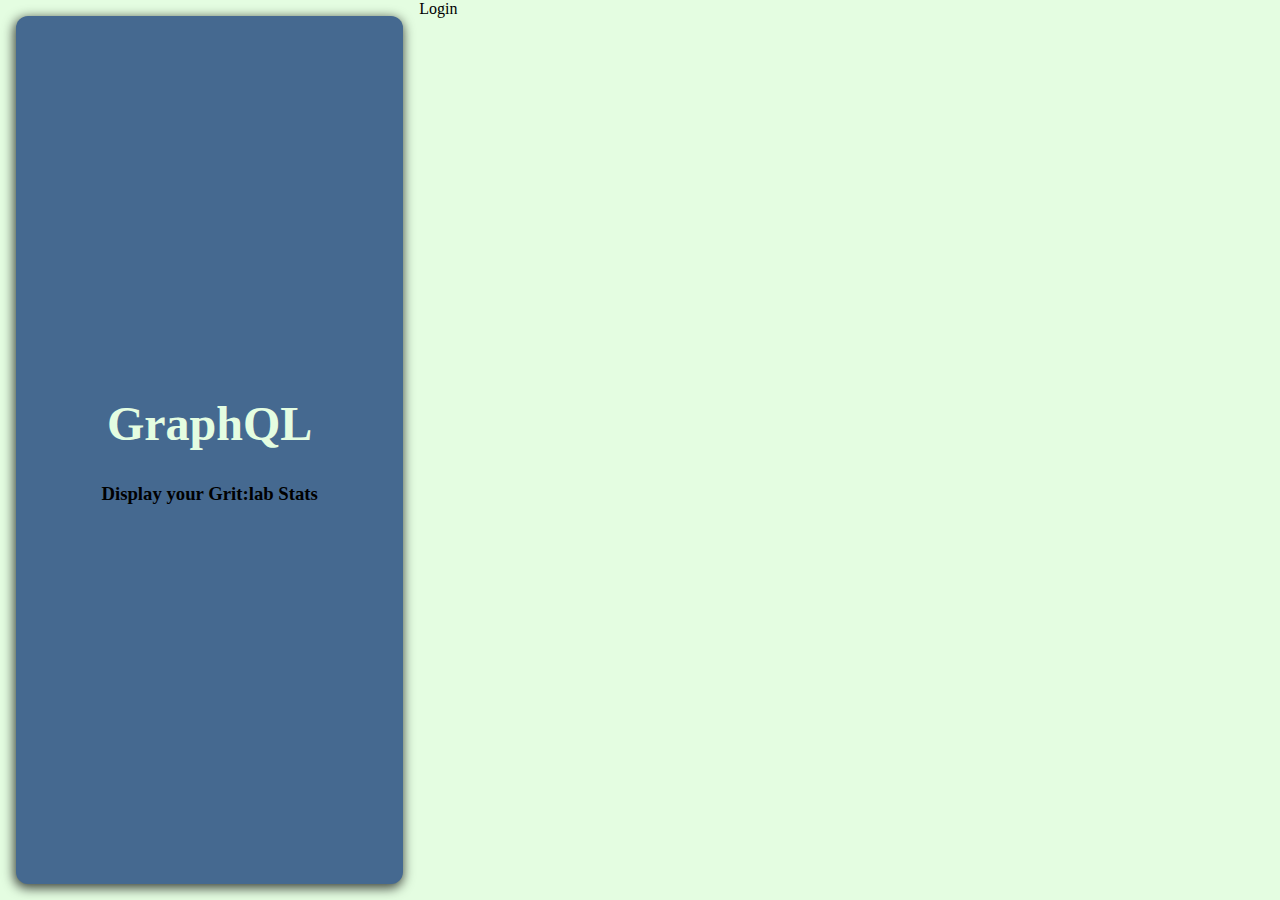
==== index.html @ 571f5f5c "left done" ====
<!DOCTYPE html>
<html lang="en">
  <head>
    <meta charset="UTF-8" />
    <meta http-equiv="X-UA-Compatible" content="IE=edge" />
    <meta name="viewport" content="width=device-width, initial-scale=1.0" />
    <title>GraphQL</title>
    <link rel="stylesheet" href="style/css.css" />
  </head>
  <body>
    <!-- <div class="custom-shape-divider-top-1684848601">
        <svg data-name="Layer 1" xmlns="http://www.w3.org/2000/svg" viewBox="0 0 1200 120" preserveAspectRatio="none">
            <path d="M0,0V46.29c47.79,22.2,103.59,32.17,158,28,70.36-5.37,136.33-33.31,206.8-37.5C438.64,32.43,512.34,53.67,583,72.05c69.27,18,138.3,24.88,209.4,13.08,36.15-6,69.85-17.84,104.45-29.34C989.49,25,1113-14.29,1200,52.47V0Z" opacity=".25" class="shape-fill"></path>
            <path d="M0,0V15.81C13,36.92,27.64,56.86,47.69,72.05,99.41,111.27,165,111,224.58,91.58c31.15-10.15,60.09-26.07,89.67-39.8,40.92-19,84.73-46,130.83-49.67,36.26-2.85,70.9,9.42,98.6,31.56,31.77,25.39,62.32,62,103.63,73,40.44,10.79,81.35-6.69,119.13-24.28s75.16-39,116.92-43.05c59.73-5.85,113.28,22.88,168.9,38.84,30.2,8.66,59,6.17,87.09-7.5,22.43-10.89,48-26.93,60.65-49.24V0Z" opacity=".5" class="shape-fill"></path>
            <path d="M0,0V5.63C149.93,59,314.09,71.32,475.83,42.57c43-7.64,84.23-20.12,127.61-26.46,59-8.63,112.48,12.24,165.56,35.4C827.93,77.22,886,95.24,951.2,90c86.53-7,172.46-45.71,248.8-84.81V0Z" class="shape-fill"></path>
        </svg>
    </div> -->
    <div class="loginWrapper">
      <div class="left">
        <h1 class="textLeftLogin">GraphQL</h1>
        <h3 class="undertextLeftLogin">Display your Grit:lab Stats</h3>
      </div>
      <div class="right">
        Login
      </div>
    </div>
  </body>
</html>
---- style/css.css ----
:root {
  --first-color: #e4fde1;
  --secondary-color: #114b5f;
  --third-color: #456990;
  --fouth-color: #f45b69;
  --fith-color: #6b2737;
}
* {
  padding: 0;
  margin: 0;
}
body {
  background-color: var(--first-color);
}
.loginWrapper {
  position: absolute;
  display: flex;
  flex-direction: row;
  width: 100%;
  height: 100vh;
}
.left {
  width: 45vw;
  margin: 1rem;
  border-radius: 12px;
  background-color: var(--third-color);
  display: flex;
  justify-content: center;
  align-items: center;
  flex-direction: column;
  gap: 2rem;
  box-shadow: -1px 3px 12px 1px rgba(0, 0, 0, 0.75);
  -webkit-box-shadow: -1px 3px 12px 1px rgba(0, 0, 0, 0.75);
  -moz-box-shadow: -1px 3px 12px 1px rgba(0, 0, 0, 0.75);
}
.left h1 {
  font-size: 3rem;
  color: var(--first-color);
}
.right {
  width: 100%;
}
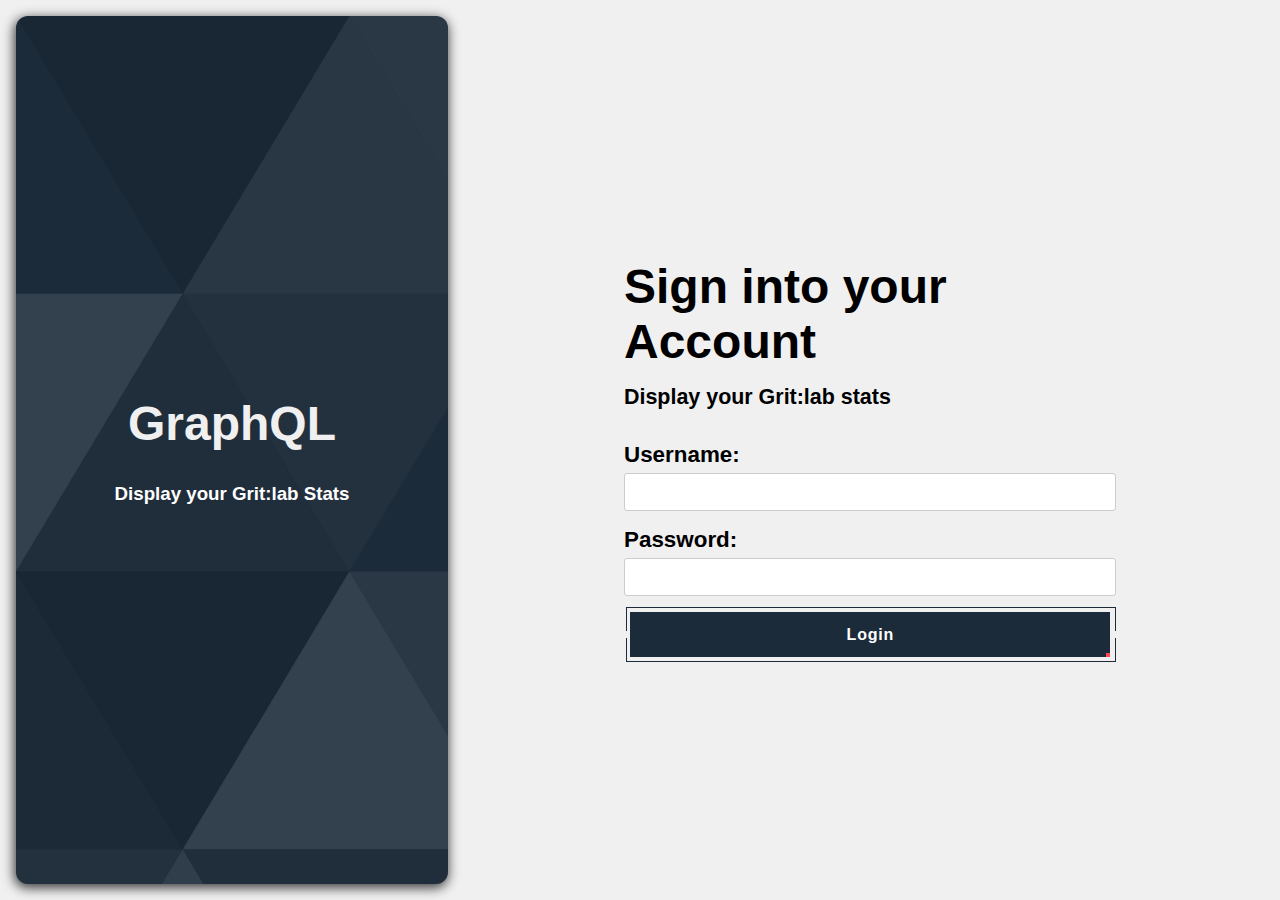
==== commit e1991aff: "new stuff" ====
--- a/index.html
+++ b/index.html
@@ -6,23 +6,49 @@
     <meta name="viewport" content="width=device-width, initial-scale=1.0" />
     <title>GraphQL</title>
     <link rel="stylesheet" href="style/css.css" />
+    <link
+      rel="stylesheet"
+      href="https://fonts.googleapis.com/css?family=Roboto:400,400i,700,700i&display=swap"
+    />
   </head>
   <body>
-    <!-- <div class="custom-shape-divider-top-1684848601">
-        <svg data-name="Layer 1" xmlns="http://www.w3.org/2000/svg" viewBox="0 0 1200 120" preserveAspectRatio="none">
-            <path d="M0,0V46.29c47.79,22.2,103.59,32.17,158,28,70.36-5.37,136.33-33.31,206.8-37.5C438.64,32.43,512.34,53.67,583,72.05c69.27,18,138.3,24.88,209.4,13.08,36.15-6,69.85-17.84,104.45-29.34C989.49,25,1113-14.29,1200,52.47V0Z" opacity=".25" class="shape-fill"></path>
-            <path d="M0,0V15.81C13,36.92,27.64,56.86,47.69,72.05,99.41,111.27,165,111,224.58,91.58c31.15-10.15,60.09-26.07,89.67-39.8,40.92-19,84.73-46,130.83-49.67,36.26-2.85,70.9,9.42,98.6,31.56,31.77,25.39,62.32,62,103.63,73,40.44,10.79,81.35-6.69,119.13-24.28s75.16-39,116.92-43.05c59.73-5.85,113.28,22.88,168.9,38.84,30.2,8.66,59,6.17,87.09-7.5,22.43-10.89,48-26.93,60.65-49.24V0Z" opacity=".5" class="shape-fill"></path>
-            <path d="M0,0V5.63C149.93,59,314.09,71.32,475.83,42.57c43-7.64,84.23-20.12,127.61-26.46,59-8.63,112.48,12.24,165.56,35.4C827.93,77.22,886,95.24,951.2,90c86.53-7,172.46-45.71,248.8-84.81V0Z" class="shape-fill"></path>
-        </svg>
-    </div> -->
     <div class="loginWrapper">
       <div class="left">
         <h1 class="textLeftLogin">GraphQL</h1>
         <h3 class="undertextLeftLogin">Display your Grit:lab Stats</h3>
       </div>
       <div class="right">
-        Login
+        <div class="logInContainer">
+          <div class="LoginDesktopTitle">
+            <h2>Sign into your Account</h2>
+            <h6>Display your Grit:lab stats</h6>
+          </div>
+          
+          <form>
+            <div class="form-group">
+              <label for="username">Username:</label>
+              <input type="text" id="username" name="username" class="input" required />
+            </div>
+            <div class="form-group">
+              <label for="password">Password:</label>
+              <input type="password" id="password" name="password" class="input" required />
+            </div>
+            <div class="form-group form-button">
+              <div class="button-borders">
+                <button class="primary-button" type="submit"> Login </button>
+              </div>
+            </div>
+          </form>
+        </div>
       </div>
     </div>
+    <div class="phoneTitle">
+      <div class="phonTitleContent">
+        <!-- <img src="https://images.unsplash.com/photo-1603539947678-cd3954ed515d?ixlib=rb-4.0.3&ixid=M3wxMjA3fDB8MHxwaG90by1wYWdlfHx8fGVufDB8fHx8fA%3D%3D&auto=format&fit=crop&w=1170&q=80" alt="" class="phoneTitleImage"> -->
+        <h2>Sign into your Account</h2>
+        <h6>Display your Grit:lab stats</h6>
+      </div>
+    </div>
+    <div class="test"></div>
   </body>
 </html>
--- a/style/css.css
+++ b/style/css.css
@@ -1,7 +1,7 @@
 :root {
-  --first-color: #e4fde1;
+  --first-color: #f0f0f0;
   --secondary-color: #114b5f;
-  --third-color: #456990;
+  --third-color: #1c2b3a;
   --fouth-color: #f45b69;
   --fith-color: #6b2737;
 }
@@ -9,6 +9,10 @@
   padding: 0;
   margin: 0;
 }
+html {
+  font-family: 'Ropa Sans', sans-serif;
+}
+
 body {
   background-color: var(--first-color);
 }
@@ -18,12 +22,15 @@
   flex-direction: row;
   width: 100%;
   height: 100vh;
+  flex-wrap: wrap;
 }
 .left {
-  width: 45vw;
+  flex-grow: 1;
+  min-width: 27rem;
   margin: 1rem;
   border-radius: 12px;
   background-color: var(--third-color);
+  background-image: url("data:image/svg+xml,%3Csvg xmlns='http://www.w3.org/2000/svg' width='2000' height='1666.7' viewBox='0 0 1080 900'%3E%3Cg fill-opacity='.1'%3E%3Cpolygon fill='%23444' points='90 150 0 300 180 300'/%3E%3Cpolygon points='90 150 180 0 0 0'/%3E%3Cpolygon fill='%23AAA' points='270 150 360 0 180 0'/%3E%3Cpolygon fill='%23DDD' points='450 150 360 300 540 300'/%3E%3Cpolygon fill='%23999' points='450 150 540 0 360 0'/%3E%3Cpolygon points='630 150 540 300 720 300'/%3E%3Cpolygon fill='%23DDD' points='630 150 720 0 540 0'/%3E%3Cpolygon fill='%23444' points='810 150 720 300 900 300'/%3E%3Cpolygon fill='%23FFF' points='810 150 900 0 720 0'/%3E%3Cpolygon fill='%23DDD' points='990 150 900 300 1080 300'/%3E%3Cpolygon fill='%23444' points='990 150 1080 0 900 0'/%3E%3Cpolygon fill='%23DDD' points='90 450 0 600 180 600'/%3E%3Cpolygon points='90 450 180 300 0 300'/%3E%3Cpolygon fill='%23666' points='270 450 180 600 360 600'/%3E%3Cpolygon fill='%23AAA' points='270 450 360 300 180 300'/%3E%3Cpolygon fill='%23DDD' points='450 450 360 600 540 600'/%3E%3Cpolygon fill='%23999' points='450 450 540 300 360 300'/%3E%3Cpolygon fill='%23999' points='630 450 540 600 720 600'/%3E%3Cpolygon fill='%23FFF' points='630 450 720 300 540 300'/%3E%3Cpolygon points='810 450 720 600 900 600'/%3E%3Cpolygon fill='%23DDD' points='810 450 900 300 720 300'/%3E%3Cpolygon fill='%23AAA' points='990 450 900 600 1080 600'/%3E%3Cpolygon fill='%23444' points='990 450 1080 300 900 300'/%3E%3Cpolygon fill='%23222' points='90 750 0 900 180 900'/%3E%3Cpolygon points='270 750 180 900 360 900'/%3E%3Cpolygon fill='%23DDD' points='270 750 360 600 180 600'/%3E%3Cpolygon points='450 750 540 600 360 600'/%3E%3Cpolygon points='630 750 540 900 720 900'/%3E%3Cpolygon fill='%23444' points='630 750 720 600 540 600'/%3E%3Cpolygon fill='%23AAA' points='810 750 720 900 900 900'/%3E%3Cpolygon fill='%23666' points='810 750 900 600 720 600'/%3E%3Cpolygon fill='%23999' points='990 750 900 900 1080 900'/%3E%3Cpolygon fill='%23999' points='180 0 90 150 270 150'/%3E%3Cpolygon fill='%23444' points='360 0 270 150 450 150'/%3E%3Cpolygon fill='%23FFF' points='540 0 450 150 630 150'/%3E%3Cpolygon points='900 0 810 150 990 150'/%3E%3Cpolygon fill='%23222' points='0 300 -90 450 90 450'/%3E%3Cpolygon fill='%23FFF' points='0 300 90 150 -90 150'/%3E%3Cpolygon fill='%23FFF' points='180 300 90 450 270 450'/%3E%3Cpolygon fill='%23666' points='180 300 270 150 90 150'/%3E%3Cpolygon fill='%23222' points='360 300 270 450 450 450'/%3E%3Cpolygon fill='%23FFF' points='360 300 450 150 270 150'/%3E%3Cpolygon fill='%23444' points='540 300 450 450 630 450'/%3E%3Cpolygon fill='%23222' points='540 300 630 150 450 150'/%3E%3Cpolygon fill='%23AAA' points='720 300 630 450 810 450'/%3E%3Cpolygon fill='%23666' points='720 300 810 150 630 150'/%3E%3Cpolygon fill='%23FFF' points='900 300 810 450 990 450'/%3E%3Cpolygon fill='%23999' points='900 300 990 150 810 150'/%3E%3Cpolygon points='0 600 -90 750 90 750'/%3E%3Cpolygon fill='%23666' points='0 600 90 450 -90 450'/%3E%3Cpolygon fill='%23AAA' points='180 600 90 750 270 750'/%3E%3Cpolygon fill='%23444' points='180 600 270 450 90 450'/%3E%3Cpolygon fill='%23444' points='360 600 270 750 450 750'/%3E%3Cpolygon fill='%23999' points='360 600 450 450 270 450'/%3E%3Cpolygon fill='%23666' points='540 600 630 450 450 450'/%3E%3Cpolygon fill='%23222' points='720 600 630 750 810 750'/%3E%3Cpolygon fill='%23FFF' points='900 600 810 750 990 750'/%3E%3Cpolygon fill='%23222' points='900 600 990 450 810 450'/%3E%3Cpolygon fill='%23DDD' points='0 900 90 750 -90 750'/%3E%3Cpolygon fill='%23444' points='180 900 270 750 90 750'/%3E%3Cpolygon fill='%23FFF' points='360 900 450 750 270 750'/%3E%3Cpolygon fill='%23AAA' points='540 900 630 750 450 750'/%3E%3Cpolygon fill='%23FFF' points='720 900 810 750 630 750'/%3E%3Cpolygon fill='%23222' points='900 900 990 750 810 750'/%3E%3Cpolygon fill='%23222' points='1080 300 990 450 1170 450'/%3E%3Cpolygon fill='%23FFF' points='1080 300 1170 150 990 150'/%3E%3Cpolygon points='1080 600 990 750 1170 750'/%3E%3Cpolygon fill='%23666' points='1080 600 1170 450 990 450'/%3E%3Cpolygon fill='%23DDD' points='1080 900 1170 750 990 750'/%3E%3C/g%3E%3C/svg%3E");
   display: flex;
   justify-content: center;
   align-items: center;
@@ -37,6 +44,210 @@
   font-size: 3rem;
   color: var(--first-color);
 }
+.left h3 {
+  color: white;
+}
 .right {
-  width: 100%;
-}
+  flex-grow: 2;
+  display: flex;
+  justify-content: center;
+  align-items: center;
+  margin-right: 1rem;
+}
+.logInContainer {
+  width: 50%;
+  min-width: 60%;
+
+  margin: 2rem 0rem 0rem 0rem;
+  border-radius: 5px;
+  /* box-shadow: 0 0 10px rgba(0, 0, 0, 0.1); */
+  position: relative;
+  /* font-size: 1.5rem; */
+}
+.LoginDesktopTitle{
+  font-size: 2rem;
+  margin-bottom: 2rem;
+}
+.LoginDesktopTitle h2{
+  margin-bottom: 1rem;
+}
+.input{
+  font-size: 1.4rem;
+}
+.form-group {
+  margin-bottom: 1rem;
+}
+.logInContainer h1 {
+  margin-bottom: 1rem;
+  font-size: 2rem;
+}
+.form-group label {
+  display: block;
+  font-weight: bold;
+  margin-bottom: 5px;
+}
+
+.form-group input {
+  width: 100%;
+  padding: 5px;
+  border: 1px solid #ccc;
+  border-radius: 3px;
+}
+.form-group label {
+  font-size: 1.4rem;
+}
+.phoneTitle {
+  display: none;
+  position: absolute;
+  width: 100%;
+  height: 30%;
+  font-size: calc(1rem + 2vw);
+  background-color: #1c2b3a;
+  background-image: url("data:image/svg+xml,%3Csvg xmlns='http://www.w3.org/2000/svg' width='2000' height='1666.7' viewBox='0 0 1080 900'%3E%3Cg fill-opacity='.1'%3E%3Cpolygon fill='%23444' points='90 150 0 300 180 300'/%3E%3Cpolygon points='90 150 180 0 0 0'/%3E%3Cpolygon fill='%23AAA' points='270 150 360 0 180 0'/%3E%3Cpolygon fill='%23DDD' points='450 150 360 300 540 300'/%3E%3Cpolygon fill='%23999' points='450 150 540 0 360 0'/%3E%3Cpolygon points='630 150 540 300 720 300'/%3E%3Cpolygon fill='%23DDD' points='630 150 720 0 540 0'/%3E%3Cpolygon fill='%23444' points='810 150 720 300 900 300'/%3E%3Cpolygon fill='%23FFF' points='810 150 900 0 720 0'/%3E%3Cpolygon fill='%23DDD' points='990 150 900 300 1080 300'/%3E%3Cpolygon fill='%23444' points='990 150 1080 0 900 0'/%3E%3Cpolygon fill='%23DDD' points='90 450 0 600 180 600'/%3E%3Cpolygon points='90 450 180 300 0 300'/%3E%3Cpolygon fill='%23666' points='270 450 180 600 360 600'/%3E%3Cpolygon fill='%23AAA' points='270 450 360 300 180 300'/%3E%3Cpolygon fill='%23DDD' points='450 450 360 600 540 600'/%3E%3Cpolygon fill='%23999' points='450 450 540 300 360 300'/%3E%3Cpolygon fill='%23999' points='630 450 540 600 720 600'/%3E%3Cpolygon fill='%23FFF' points='630 450 720 300 540 300'/%3E%3Cpolygon points='810 450 720 600 900 600'/%3E%3Cpolygon fill='%23DDD' points='810 450 900 300 720 300'/%3E%3Cpolygon fill='%23AAA' points='990 450 900 600 1080 600'/%3E%3Cpolygon fill='%23444' points='990 450 1080 300 900 300'/%3E%3Cpolygon fill='%23222' points='90 750 0 900 180 900'/%3E%3Cpolygon points='270 750 180 900 360 900'/%3E%3Cpolygon fill='%23DDD' points='270 750 360 600 180 600'/%3E%3Cpolygon points='450 750 540 600 360 600'/%3E%3Cpolygon points='630 750 540 900 720 900'/%3E%3Cpolygon fill='%23444' points='630 750 720 600 540 600'/%3E%3Cpolygon fill='%23AAA' points='810 750 720 900 900 900'/%3E%3Cpolygon fill='%23666' points='810 750 900 600 720 600'/%3E%3Cpolygon fill='%23999' points='990 750 900 900 1080 900'/%3E%3Cpolygon fill='%23999' points='180 0 90 150 270 150'/%3E%3Cpolygon fill='%23444' points='360 0 270 150 450 150'/%3E%3Cpolygon fill='%23FFF' points='540 0 450 150 630 150'/%3E%3Cpolygon points='900 0 810 150 990 150'/%3E%3Cpolygon fill='%23222' points='0 300 -90 450 90 450'/%3E%3Cpolygon fill='%23FFF' points='0 300 90 150 -90 150'/%3E%3Cpolygon fill='%23FFF' points='180 300 90 450 270 450'/%3E%3Cpolygon fill='%23666' points='180 300 270 150 90 150'/%3E%3Cpolygon fill='%23222' points='360 300 270 450 450 450'/%3E%3Cpolygon fill='%23FFF' points='360 300 450 150 270 150'/%3E%3Cpolygon fill='%23444' points='540 300 450 450 630 450'/%3E%3Cpolygon fill='%23222' points='540 300 630 150 450 150'/%3E%3Cpolygon fill='%23AAA' points='720 300 630 450 810 450'/%3E%3Cpolygon fill='%23666' points='720 300 810 150 630 150'/%3E%3Cpolygon fill='%23FFF' points='900 300 810 450 990 450'/%3E%3Cpolygon fill='%23999' points='900 300 990 150 810 150'/%3E%3Cpolygon points='0 600 -90 750 90 750'/%3E%3Cpolygon fill='%23666' points='0 600 90 450 -90 450'/%3E%3Cpolygon fill='%23AAA' points='180 600 90 750 270 750'/%3E%3Cpolygon fill='%23444' points='180 600 270 450 90 450'/%3E%3Cpolygon fill='%23444' points='360 600 270 750 450 750'/%3E%3Cpolygon fill='%23999' points='360 600 450 450 270 450'/%3E%3Cpolygon fill='%23666' points='540 600 630 450 450 450'/%3E%3Cpolygon fill='%23222' points='720 600 630 750 810 750'/%3E%3Cpolygon fill='%23FFF' points='900 600 810 750 990 750'/%3E%3Cpolygon fill='%23222' points='900 600 990 450 810 450'/%3E%3Cpolygon fill='%23DDD' points='0 900 90 750 -90 750'/%3E%3Cpolygon fill='%23444' points='180 900 270 750 90 750'/%3E%3Cpolygon fill='%23FFF' points='360 900 450 750 270 750'/%3E%3Cpolygon fill='%23AAA' points='540 900 630 750 450 750'/%3E%3Cpolygon fill='%23FFF' points='720 900 810 750 630 750'/%3E%3Cpolygon fill='%23222' points='900 900 990 750 810 750'/%3E%3Cpolygon fill='%23222' points='1080 300 990 450 1170 450'/%3E%3Cpolygon fill='%23FFF' points='1080 300 1170 150 990 150'/%3E%3Cpolygon points='1080 600 990 750 1170 750'/%3E%3Cpolygon fill='%23666' points='1080 600 1170 450 990 450'/%3E%3Cpolygon fill='%23DDD' points='1080 900 1170 750 990 750'/%3E%3C/g%3E%3C/svg%3E");
+}
+.phonTitleContent {
+  position: relative;
+  display: flex;
+  justify-content: center;
+  /* align-items: center; */
+  flex-direction: column;
+  height: 100%;
+  gap: 1rem;
+  color: white;
+  margin: 0rem 8rem 0rem 1rem;
+}
+.phoneTitleImage {
+  width: 100%;
+  height: 100%;
+  position: absolute;
+  top: 0;
+  left: 0;
+}
+@media only screen and (max-width: 1100px) {
+  .left {
+    display: none;
+  }
+  .logInContainer {
+    margin: 1rem;
+    width: 100%;
+    position: relative;
+    /* left: -4rem; */
+    top: 2rem;
+  }
+  .phoneTitle {
+    display: block;
+  }
+  .LoginDesktopTitle{
+    display: none;
+  }
+  .input{
+    font-size: 2rem;
+  }
+  label{
+    font-size: 2rem;
+  }
+}
+
+@media only screen and (max-width: 670px) {
+  .logInContainer {
+    margin: 1rem;
+    width: 100%;
+    position: relative;
+    left: 0rem;
+    top: 0rem;
+  }
+
+}
+.primary-button {
+  color: white;
+  cursor: pointer;
+  font-size: 1rem;
+  font-weight: bold;
+  letter-spacing: 0.05rem;
+  border: 1px solid var(--third-color);
+  padding: 0.8rem 2.1rem;
+  background-image: url("data:image/svg+xml,%3Csvg xmlns='http://www.w3.org/2000/svg' viewBox='0 0 531.28 200'%3E%3Cdefs%3E%3Cstyle%3E .shape %7B fill: %23FF4655 /* fill: %230E1822; */ %7D %3C/style%3E%3C/defs%3E%3Cg id='Layer_2' data-name='Layer 2'%3E%3Cg id='Layer_1-2' data-name='Layer 1'%3E%3Cpolygon class='shape' points='415.81 200 0 200 115.47 0 531.28 0 415.81 200' /%3E%3C/g%3E%3C/g%3E%3C/svg%3E%0A");
+  background-color: var(--third-color);
+  background-size: 200%;
+  background-position: 200%;
+  background-repeat: no-repeat;
+  transition: 0.3s ease-in-out;
+  transition-property: background-position, border, color;
+  position: relative;
+  z-index: 1;
+  width: 100%; /* Added width property */
+}
+ 
+ .primary-button:hover {
+  border: 1px solid #FF4655;
+  color: white;
+  background-position: 40%;
+ }
+ 
+ .primary-button:before {
+  content: "";
+  position: absolute;
+  background-color: var(--third-color);
+  width: 0.2rem;
+  height: 0.2rem;
+  top: -1px;
+  left: -1px;
+  transition: background-color 0.15s ease-in-out;
+ }
+ 
+ .primary-button:hover:before {
+  background-color: white;
+ }
+ 
+ .primary-button:hover:after {
+  background-color: white;
+ }
+ 
+ .primary-button:after {
+  content: "";
+  position: absolute;
+  background-color: #FF4655;
+  width: 0.3rem;
+  height: 0.3rem;
+  bottom: -1px;
+  right: -1px;
+  transition: background-color 0.15s ease-in-out;
+ }
+ 
+.button-borders {
+  position: relative;
+  width: fit-content;
+  height: fit-content;
+  width: 100%; /* Added width property */
+}
+ 
+ .button-borders:before {
+  content: "";
+  position: absolute;
+  width: calc(100% + 0.5em);
+  height: 50%;
+  left: -0.3em;
+  top: -0.3em;
+  border: 1px solid var(--third-color);
+  border-bottom: 0px;
+     /* opacity: 0.3; */
+ }
+ 
+ .button-borders:after {
+  content: "";
+  position: absolute;
+  width: calc(100% + 0.5em);
+  height: 50%;
+  left: -0.3em;
+  bottom: -0.3em;
+  border: 1px solid var(--third-color);
+  border-top: 0px;
+  z-index: 0;
+ }
+ .shape {
+  fill: var(--third-color);
+ }
+ .form-button{
+  position: relative;
+  left: 0.4rem;
+ }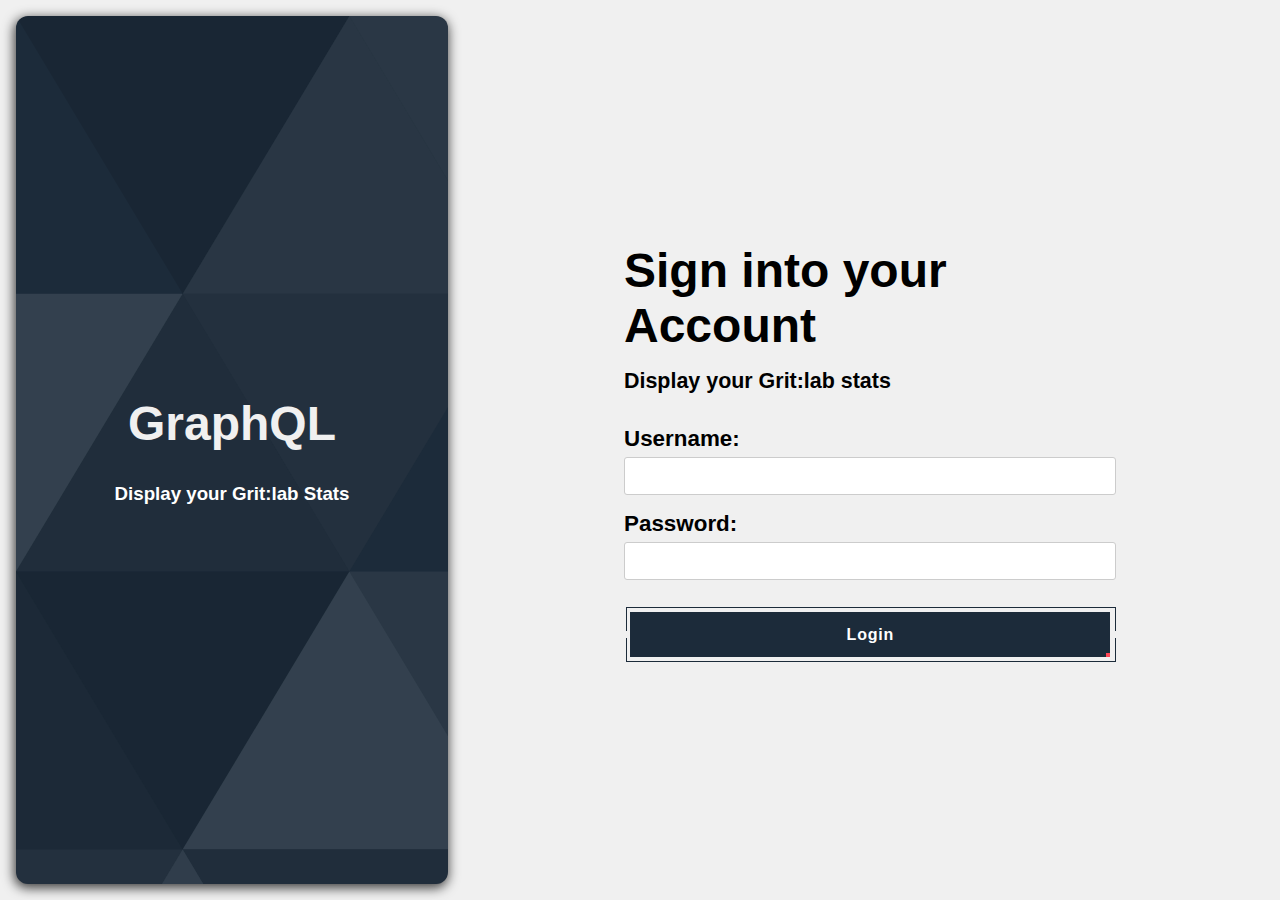
==== commit a958302e: "början på profile sidan" ====
--- a/index.html
+++ b/index.html
@@ -5,7 +5,9 @@
     <meta http-equiv="X-UA-Compatible" content="IE=edge" />
     <meta name="viewport" content="width=device-width, initial-scale=1.0" />
     <title>GraphQL</title>
-    <link rel="stylesheet" href="style/css.css" />
+    <link rel="stylesheet" href="style/LoginCss.css"/>
+    <link rel="stylesheet" href="style/BasicCss.css"/>
+
     <link
       rel="stylesheet"
       href="https://fonts.googleapis.com/css?family=Roboto:400,400i,700,700i&display=swap"
--- a/style/LoginCss.css
+++ b/style/LoginCss.css
@@ -0,0 +1,245 @@
+body {
+  background-color: var(--first-color);
+}
+.loginWrapper {
+  position: absolute;
+  display: flex;
+  flex-direction: row;
+  width: 100%;
+  height: 100vh;
+  flex-wrap: wrap;
+}
+.left {
+  flex-grow: 1;
+  min-width: 27rem;
+  margin: 1rem;
+  border-radius: 12px;
+  background-color: var(--third-color);
+  background-image: url("data:image/svg+xml,%3Csvg xmlns='http://www.w3.org/2000/svg' width='2000' height='1666.7' viewBox='0 0 1080 900'%3E%3Cg fill-opacity='.1'%3E%3Cpolygon fill='%23444' points='90 150 0 300 180 300'/%3E%3Cpolygon points='90 150 180 0 0 0'/%3E%3Cpolygon fill='%23AAA' points='270 150 360 0 180 0'/%3E%3Cpolygon fill='%23DDD' points='450 150 360 300 540 300'/%3E%3Cpolygon fill='%23999' points='450 150 540 0 360 0'/%3E%3Cpolygon points='630 150 540 300 720 300'/%3E%3Cpolygon fill='%23DDD' points='630 150 720 0 540 0'/%3E%3Cpolygon fill='%23444' points='810 150 720 300 900 300'/%3E%3Cpolygon fill='%23FFF' points='810 150 900 0 720 0'/%3E%3Cpolygon fill='%23DDD' points='990 150 900 300 1080 300'/%3E%3Cpolygon fill='%23444' points='990 150 1080 0 900 0'/%3E%3Cpolygon fill='%23DDD' points='90 450 0 600 180 600'/%3E%3Cpolygon points='90 450 180 300 0 300'/%3E%3Cpolygon fill='%23666' points='270 450 180 600 360 600'/%3E%3Cpolygon fill='%23AAA' points='270 450 360 300 180 300'/%3E%3Cpolygon fill='%23DDD' points='450 450 360 600 540 600'/%3E%3Cpolygon fill='%23999' points='450 450 540 300 360 300'/%3E%3Cpolygon fill='%23999' points='630 450 540 600 720 600'/%3E%3Cpolygon fill='%23FFF' points='630 450 720 300 540 300'/%3E%3Cpolygon points='810 450 720 600 900 600'/%3E%3Cpolygon fill='%23DDD' points='810 450 900 300 720 300'/%3E%3Cpolygon fill='%23AAA' points='990 450 900 600 1080 600'/%3E%3Cpolygon fill='%23444' points='990 450 1080 300 900 300'/%3E%3Cpolygon fill='%23222' points='90 750 0 900 180 900'/%3E%3Cpolygon points='270 750 180 900 360 900'/%3E%3Cpolygon fill='%23DDD' points='270 750 360 600 180 600'/%3E%3Cpolygon points='450 750 540 600 360 600'/%3E%3Cpolygon points='630 750 540 900 720 900'/%3E%3Cpolygon fill='%23444' points='630 750 720 600 540 600'/%3E%3Cpolygon fill='%23AAA' points='810 750 720 900 900 900'/%3E%3Cpolygon fill='%23666' points='810 750 900 600 720 600'/%3E%3Cpolygon fill='%23999' points='990 750 900 900 1080 900'/%3E%3Cpolygon fill='%23999' points='180 0 90 150 270 150'/%3E%3Cpolygon fill='%23444' points='360 0 270 150 450 150'/%3E%3Cpolygon fill='%23FFF' points='540 0 450 150 630 150'/%3E%3Cpolygon points='900 0 810 150 990 150'/%3E%3Cpolygon fill='%23222' points='0 300 -90 450 90 450'/%3E%3Cpolygon fill='%23FFF' points='0 300 90 150 -90 150'/%3E%3Cpolygon fill='%23FFF' points='180 300 90 450 270 450'/%3E%3Cpolygon fill='%23666' points='180 300 270 150 90 150'/%3E%3Cpolygon fill='%23222' points='360 300 270 450 450 450'/%3E%3Cpolygon fill='%23FFF' points='360 300 450 150 270 150'/%3E%3Cpolygon fill='%23444' points='540 300 450 450 630 450'/%3E%3Cpolygon fill='%23222' points='540 300 630 150 450 150'/%3E%3Cpolygon fill='%23AAA' points='720 300 630 450 810 450'/%3E%3Cpolygon fill='%23666' points='720 300 810 150 630 150'/%3E%3Cpolygon fill='%23FFF' points='900 300 810 450 990 450'/%3E%3Cpolygon fill='%23999' points='900 300 990 150 810 150'/%3E%3Cpolygon points='0 600 -90 750 90 750'/%3E%3Cpolygon fill='%23666' points='0 600 90 450 -90 450'/%3E%3Cpolygon fill='%23AAA' points='180 600 90 750 270 750'/%3E%3Cpolygon fill='%23444' points='180 600 270 450 90 450'/%3E%3Cpolygon fill='%23444' points='360 600 270 750 450 750'/%3E%3Cpolygon fill='%23999' points='360 600 450 450 270 450'/%3E%3Cpolygon fill='%23666' points='540 600 630 450 450 450'/%3E%3Cpolygon fill='%23222' points='720 600 630 750 810 750'/%3E%3Cpolygon fill='%23FFF' points='900 600 810 750 990 750'/%3E%3Cpolygon fill='%23222' points='900 600 990 450 810 450'/%3E%3Cpolygon fill='%23DDD' points='0 900 90 750 -90 750'/%3E%3Cpolygon fill='%23444' points='180 900 270 750 90 750'/%3E%3Cpolygon fill='%23FFF' points='360 900 450 750 270 750'/%3E%3Cpolygon fill='%23AAA' points='540 900 630 750 450 750'/%3E%3Cpolygon fill='%23FFF' points='720 900 810 750 630 750'/%3E%3Cpolygon fill='%23222' points='900 900 990 750 810 750'/%3E%3Cpolygon fill='%23222' points='1080 300 990 450 1170 450'/%3E%3Cpolygon fill='%23FFF' points='1080 300 1170 150 990 150'/%3E%3Cpolygon points='1080 600 990 750 1170 750'/%3E%3Cpolygon fill='%23666' points='1080 600 1170 450 990 450'/%3E%3Cpolygon fill='%23DDD' points='1080 900 1170 750 990 750'/%3E%3C/g%3E%3C/svg%3E");
+  display: flex;
+  justify-content: center;
+  align-items: center;
+  flex-direction: column;
+  gap: 2rem;
+  box-shadow: -1px 3px 12px 1px rgba(0, 0, 0, 0.75);
+  -webkit-box-shadow: -1px 3px 12px 1px rgba(0, 0, 0, 0.75);
+  -moz-box-shadow: -1px 3px 12px 1px rgba(0, 0, 0, 0.75);
+}
+.left h1 {
+  font-size: 3rem;
+  color: var(--first-color);
+}
+.left h3 {
+  color: white;
+}
+.right {
+  flex-grow: 2;
+  display: flex;
+  justify-content: center;
+  align-items: center;
+  margin-right: 1rem;
+}
+.logInContainer {
+  width: 50%;
+  min-width: 60%;
+
+  margin: 2rem 0rem 2rem 0rem;
+  border-radius: 5px;
+  /* box-shadow: 0 0 10px rgba(0, 0, 0, 0.1); */
+  position: relative;
+  /* font-size: 1.5rem; */
+}
+.LoginDesktopTitle{
+  font-size: 2rem;
+  margin-bottom: 2rem;
+}
+.LoginDesktopTitle h2{
+  margin-bottom: 1rem;
+  
+}
+.LoginDesktopTitle h6{
+  margin-bottom: 1rem;
+ 
+}
+.input{
+  font-size: 1.4rem;
+}
+.form-group {
+  margin-bottom: 1rem;
+}
+.logInContainer h1 {
+  margin-bottom: 1rem;
+  font-size: 2rem;
+}
+.form-group label {
+  display: block;
+  font-weight: bold;
+  margin-bottom: 5px;
+}
+
+.form-group input {
+  width: 100%;
+  padding: 5px;
+  border: 1px solid #ccc;
+  border-radius: 3px;
+}
+.form-group label {
+  font-size: 1.4rem;
+}
+.phoneTitle {
+  display: none;
+  position: absolute;
+  width: 100%;
+  height: 30%;
+  font-size: calc(1rem + 2vw);
+  background-color: #1c2b3a;
+  background-image: url("data:image/svg+xml,%3Csvg xmlns='http://www.w3.org/2000/svg' width='2000' height='1666.7' viewBox='0 0 1080 900'%3E%3Cg fill-opacity='.1'%3E%3Cpolygon fill='%23444' points='90 150 0 300 180 300'/%3E%3Cpolygon points='90 150 180 0 0 0'/%3E%3Cpolygon fill='%23AAA' points='270 150 360 0 180 0'/%3E%3Cpolygon fill='%23DDD' points='450 150 360 300 540 300'/%3E%3Cpolygon fill='%23999' points='450 150 540 0 360 0'/%3E%3Cpolygon points='630 150 540 300 720 300'/%3E%3Cpolygon fill='%23DDD' points='630 150 720 0 540 0'/%3E%3Cpolygon fill='%23444' points='810 150 720 300 900 300'/%3E%3Cpolygon fill='%23FFF' points='810 150 900 0 720 0'/%3E%3Cpolygon fill='%23DDD' points='990 150 900 300 1080 300'/%3E%3Cpolygon fill='%23444' points='990 150 1080 0 900 0'/%3E%3Cpolygon fill='%23DDD' points='90 450 0 600 180 600'/%3E%3Cpolygon points='90 450 180 300 0 300'/%3E%3Cpolygon fill='%23666' points='270 450 180 600 360 600'/%3E%3Cpolygon fill='%23AAA' points='270 450 360 300 180 300'/%3E%3Cpolygon fill='%23DDD' points='450 450 360 600 540 600'/%3E%3Cpolygon fill='%23999' points='450 450 540 300 360 300'/%3E%3Cpolygon fill='%23999' points='630 450 540 600 720 600'/%3E%3Cpolygon fill='%23FFF' points='630 450 720 300 540 300'/%3E%3Cpolygon points='810 450 720 600 900 600'/%3E%3Cpolygon fill='%23DDD' points='810 450 900 300 720 300'/%3E%3Cpolygon fill='%23AAA' points='990 450 900 600 1080 600'/%3E%3Cpolygon fill='%23444' points='990 450 1080 300 900 300'/%3E%3Cpolygon fill='%23222' points='90 750 0 900 180 900'/%3E%3Cpolygon points='270 750 180 900 360 900'/%3E%3Cpolygon fill='%23DDD' points='270 750 360 600 180 600'/%3E%3Cpolygon points='450 750 540 600 360 600'/%3E%3Cpolygon points='630 750 540 900 720 900'/%3E%3Cpolygon fill='%23444' points='630 750 720 600 540 600'/%3E%3Cpolygon fill='%23AAA' points='810 750 720 900 900 900'/%3E%3Cpolygon fill='%23666' points='810 750 900 600 720 600'/%3E%3Cpolygon fill='%23999' points='990 750 900 900 1080 900'/%3E%3Cpolygon fill='%23999' points='180 0 90 150 270 150'/%3E%3Cpolygon fill='%23444' points='360 0 270 150 450 150'/%3E%3Cpolygon fill='%23FFF' points='540 0 450 150 630 150'/%3E%3Cpolygon points='900 0 810 150 990 150'/%3E%3Cpolygon fill='%23222' points='0 300 -90 450 90 450'/%3E%3Cpolygon fill='%23FFF' points='0 300 90 150 -90 150'/%3E%3Cpolygon fill='%23FFF' points='180 300 90 450 270 450'/%3E%3Cpolygon fill='%23666' points='180 300 270 150 90 150'/%3E%3Cpolygon fill='%23222' points='360 300 270 450 450 450'/%3E%3Cpolygon fill='%23FFF' points='360 300 450 150 270 150'/%3E%3Cpolygon fill='%23444' points='540 300 450 450 630 450'/%3E%3Cpolygon fill='%23222' points='540 300 630 150 450 150'/%3E%3Cpolygon fill='%23AAA' points='720 300 630 450 810 450'/%3E%3Cpolygon fill='%23666' points='720 300 810 150 630 150'/%3E%3Cpolygon fill='%23FFF' points='900 300 810 450 990 450'/%3E%3Cpolygon fill='%23999' points='900 300 990 150 810 150'/%3E%3Cpolygon points='0 600 -90 750 90 750'/%3E%3Cpolygon fill='%23666' points='0 600 90 450 -90 450'/%3E%3Cpolygon fill='%23AAA' points='180 600 90 750 270 750'/%3E%3Cpolygon fill='%23444' points='180 600 270 450 90 450'/%3E%3Cpolygon fill='%23444' points='360 600 270 750 450 750'/%3E%3Cpolygon fill='%23999' points='360 600 450 450 270 450'/%3E%3Cpolygon fill='%23666' points='540 600 630 450 450 450'/%3E%3Cpolygon fill='%23222' points='720 600 630 750 810 750'/%3E%3Cpolygon fill='%23FFF' points='900 600 810 750 990 750'/%3E%3Cpolygon fill='%23222' points='900 600 990 450 810 450'/%3E%3Cpolygon fill='%23DDD' points='0 900 90 750 -90 750'/%3E%3Cpolygon fill='%23444' points='180 900 270 750 90 750'/%3E%3Cpolygon fill='%23FFF' points='360 900 450 750 270 750'/%3E%3Cpolygon fill='%23AAA' points='540 900 630 750 450 750'/%3E%3Cpolygon fill='%23FFF' points='720 900 810 750 630 750'/%3E%3Cpolygon fill='%23222' points='900 900 990 750 810 750'/%3E%3Cpolygon fill='%23222' points='1080 300 990 450 1170 450'/%3E%3Cpolygon fill='%23FFF' points='1080 300 1170 150 990 150'/%3E%3Cpolygon points='1080 600 990 750 1170 750'/%3E%3Cpolygon fill='%23666' points='1080 600 1170 450 990 450'/%3E%3Cpolygon fill='%23DDD' points='1080 900 1170 750 990 750'/%3E%3C/g%3E%3C/svg%3E");
+}
+.phonTitleContent {
+  position: relative;
+  display: flex;
+  justify-content: center;
+  /* align-items: center; */
+  flex-direction: column;
+  height: 100%;
+  gap: 1rem;
+  color: white;
+  margin: 0rem 8rem 0rem 1rem;
+}
+.phoneTitleImage {
+  width: 100%;
+  height: 100%;
+  position: absolute;
+  top: 0;
+  left: 0;
+}
+@media only screen and (max-width: 1100px) {
+  .left {
+    display: none;
+  }
+  .logInContainer {
+    margin: 1rem;
+    width: 100%;
+    position: relative;
+    /* left: -4rem; */
+    top: 2rem;
+  }
+  .phoneTitle {
+    display: block;
+  }
+  .LoginDesktopTitle{
+    display: none;
+  }
+  .input{
+    font-size: 2rem;
+  }
+  label{
+    font-size: 2rem;
+  }
+}
+
+@media only screen and (max-width: 670px) {
+  .logInContainer {
+    margin: 1rem;
+    width: 100%;
+    position: relative;
+    left: 0rem;
+    top: 0rem;
+  }
+
+}
+.primary-button {
+  color: white;
+  cursor: pointer;
+  font-size: 1rem;
+  font-weight: bold;
+  letter-spacing: 0.05rem;
+  border: 1px solid var(--third-color);
+  padding: 0.8rem 2.1rem;
+  background-image: url("data:image/svg+xml,%3Csvg xmlns='http://www.w3.org/2000/svg' viewBox='0 0 531.28 200'%3E%3Cdefs%3E%3Cstyle%3E .shape %7B fill: %23FF4655 /* fill: %230E1822; */ %7D %3C/style%3E%3C/defs%3E%3Cg id='Layer_2' data-name='Layer 2'%3E%3Cg id='Layer_1-2' data-name='Layer 1'%3E%3Cpolygon class='shape' points='415.81 200 0 200 115.47 0 531.28 0 415.81 200' /%3E%3C/g%3E%3C/g%3E%3C/svg%3E%0A");
+  background-color: var(--third-color);
+  background-size: 200%;
+  background-position: 200%;
+  background-repeat: no-repeat;
+  transition: 0.3s ease-in-out;
+  transition-property: background-position, border, color;
+  position: relative;
+  z-index: 1;
+  width: 100%; /* Added width property */
+  
+}
+ 
+ .primary-button:hover {
+  border: 1px solid #FF4655;
+  color: white;
+  background-position: 40%;
+ }
+ 
+ .primary-button:before {
+  content: "";
+  position: absolute;
+  background-color: var(--third-color);
+  width: 0.2rem;
+  height: 0.2rem;
+  top: -1px;
+  left: -1px;
+  transition: background-color 0.15s ease-in-out;
+ }
+ 
+ .primary-button:hover:before {
+  background-color: white;
+ }
+ 
+ .primary-button:hover:after {
+  background-color: white;
+ }
+ 
+ .primary-button:after {
+  content: "";
+  position: absolute;
+  background-color: #FF4655;
+  width: 0.3rem;
+  height: 0.3rem;
+  bottom: -1px;
+  right: -1px;
+  transition: background-color 0.15s ease-in-out;
+ }
+ 
+.button-borders {
+  position: relative;
+  width: fit-content;
+  height: fit-content;
+  width: 100%; /* Added width property */
+  top: 1rem;
+}
+ 
+ .button-borders:before {
+  content: "";
+  position: absolute;
+  width: calc(100% + 0.5em);
+  height: 50%;
+  left: -0.3em;
+  top: -0.3em;
+  border: 1px solid var(--third-color);
+  border-bottom: 0px;
+     /* opacity: 0.3; */
+ }
+ 
+ .button-borders:after {
+  content: "";
+  position: absolute;
+  width: calc(100% + 0.5em);
+  height: 50%;
+  left: -0.3em;
+  bottom: -0.3em;
+  border: 1px solid var(--third-color);
+  border-top: 0px;
+  z-index: 0;
+ }
+ .shape {
+  fill: var(--third-color);
+ }
+ .form-button{
+  position: relative;
+  left: 0.4rem;
+  }--- a/style/BasicCss.css
+++ b/style/BasicCss.css
@@ -0,0 +1,14 @@
+:root {
+    --first-color: #f0f0f0;
+    --secondary-color: #114b5f;
+    --third-color: #1c2b3a;
+    --fouth-color: #f45b69;
+    --fith-color: #6b2737;
+  }
+  * {
+    padding: 0;
+    margin: 0;
+  }
+  html {
+    font-family: 'Ropa Sans', sans-serif;
+  }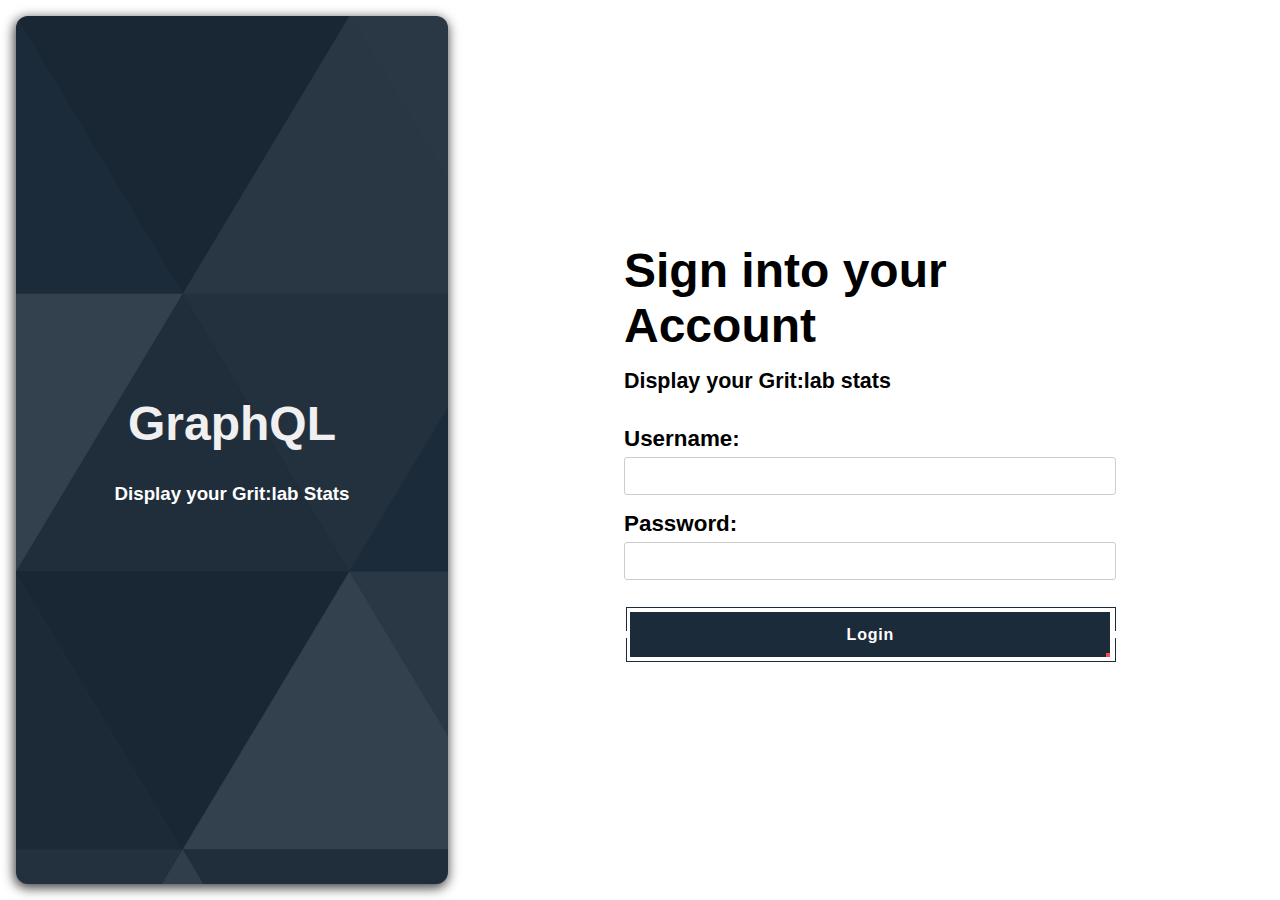
==== commit 787643a3: "profiel page layout" ====
--- a/index.html
+++ b/index.html
@@ -12,7 +12,7 @@
       rel="stylesheet"
       href="https://fonts.googleapis.com/css?family=Roboto:400,400i,700,700i&display=swap"
     />
-  </head>
+  </head> 
   <body>
     <div class="loginWrapper">
       <div class="left">
--- a/style/LoginCss.css
+++ b/style/LoginCss.css
@@ -1,6 +1,4 @@
-body {
-  background-color: var(--first-color);
-}
+
 .loginWrapper {
   position: absolute;
   display: flex;
--- a/style/BasicCss.css
+++ b/style/BasicCss.css
@@ -4,6 +4,7 @@
     --third-color: #1c2b3a;
     --fouth-color: #f45b69;
     --fith-color: #6b2737;
+    --bg-color: #121212;
   }
   * {
     padding: 0;
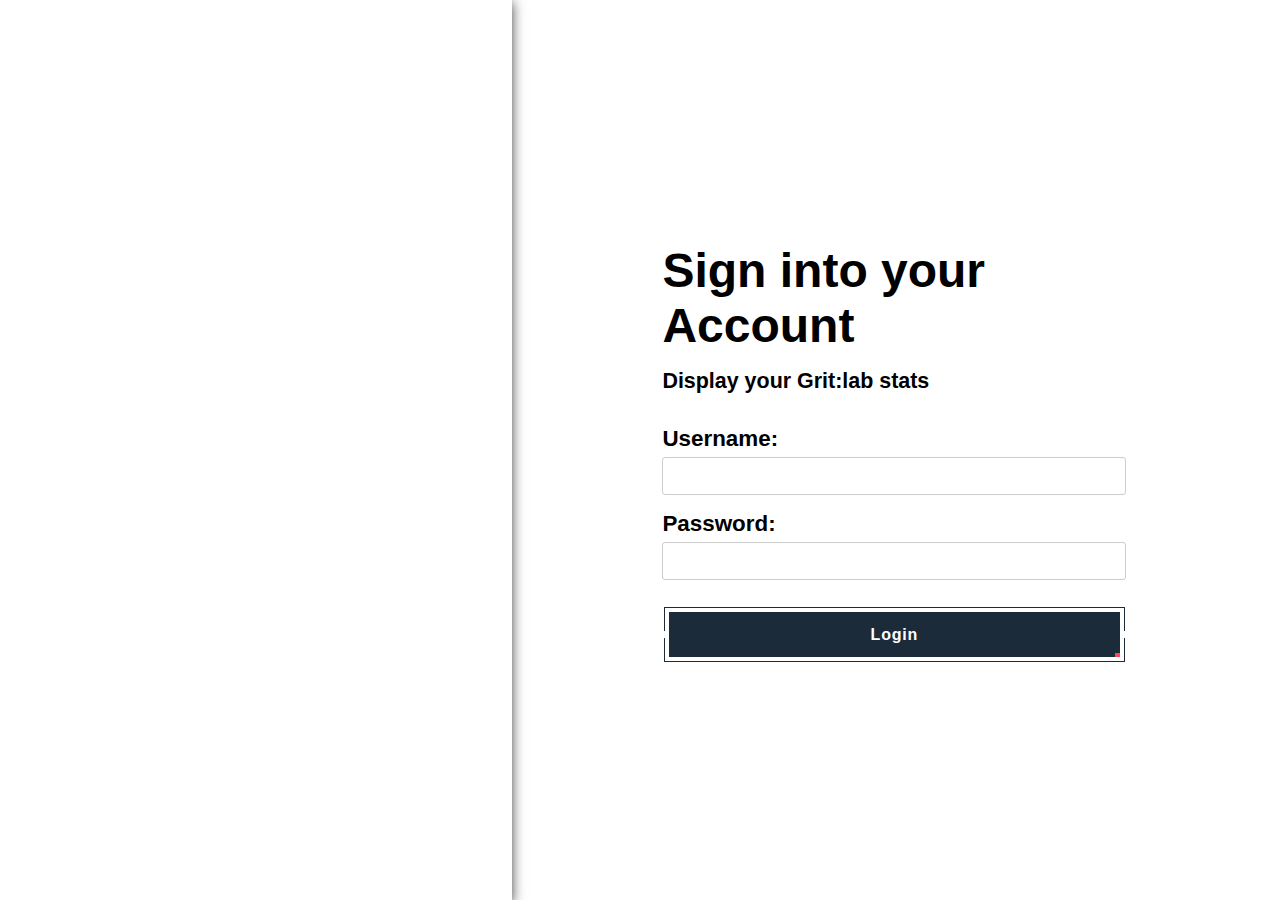
==== commit b508fe38: "ny inloggnings sida + fix på profil sida" ====
--- a/index.html
+++ b/index.html
@@ -16,8 +16,8 @@
   <body>
     <div class="loginWrapper">
       <div class="left">
-        <h1 class="textLeftLogin">GraphQL</h1>
-        <h3 class="undertextLeftLogin">Display your Grit:lab Stats</h3>
+        <!-- <h1 class="textLeftLogin">GraphQL</h1>
+        <h3 class="undertextLeftLogin">Display your Grit:lab Stats</h3> -->
       </div>
       <div class="right">
         <div class="logInContainer">
--- a/style/LoginCss.css
+++ b/style/LoginCss.css
@@ -9,11 +9,14 @@
 }
 .left {
   flex-grow: 1;
-  min-width: 27rem;
-  margin: 1rem;
-  border-radius: 12px;
-  background-color: var(--third-color);
-  background-image: url("data:image/svg+xml,%3Csvg xmlns='http://www.w3.org/2000/svg' width='2000' height='1666.7' viewBox='0 0 1080 900'%3E%3Cg fill-opacity='.1'%3E%3Cpolygon fill='%23444' points='90 150 0 300 180 300'/%3E%3Cpolygon points='90 150 180 0 0 0'/%3E%3Cpolygon fill='%23AAA' points='270 150 360 0 180 0'/%3E%3Cpolygon fill='%23DDD' points='450 150 360 300 540 300'/%3E%3Cpolygon fill='%23999' points='450 150 540 0 360 0'/%3E%3Cpolygon points='630 150 540 300 720 300'/%3E%3Cpolygon fill='%23DDD' points='630 150 720 0 540 0'/%3E%3Cpolygon fill='%23444' points='810 150 720 300 900 300'/%3E%3Cpolygon fill='%23FFF' points='810 150 900 0 720 0'/%3E%3Cpolygon fill='%23DDD' points='990 150 900 300 1080 300'/%3E%3Cpolygon fill='%23444' points='990 150 1080 0 900 0'/%3E%3Cpolygon fill='%23DDD' points='90 450 0 600 180 600'/%3E%3Cpolygon points='90 450 180 300 0 300'/%3E%3Cpolygon fill='%23666' points='270 450 180 600 360 600'/%3E%3Cpolygon fill='%23AAA' points='270 450 360 300 180 300'/%3E%3Cpolygon fill='%23DDD' points='450 450 360 600 540 600'/%3E%3Cpolygon fill='%23999' points='450 450 540 300 360 300'/%3E%3Cpolygon fill='%23999' points='630 450 540 600 720 600'/%3E%3Cpolygon fill='%23FFF' points='630 450 720 300 540 300'/%3E%3Cpolygon points='810 450 720 600 900 600'/%3E%3Cpolygon fill='%23DDD' points='810 450 900 300 720 300'/%3E%3Cpolygon fill='%23AAA' points='990 450 900 600 1080 600'/%3E%3Cpolygon fill='%23444' points='990 450 1080 300 900 300'/%3E%3Cpolygon fill='%23222' points='90 750 0 900 180 900'/%3E%3Cpolygon points='270 750 180 900 360 900'/%3E%3Cpolygon fill='%23DDD' points='270 750 360 600 180 600'/%3E%3Cpolygon points='450 750 540 600 360 600'/%3E%3Cpolygon points='630 750 540 900 720 900'/%3E%3Cpolygon fill='%23444' points='630 750 720 600 540 600'/%3E%3Cpolygon fill='%23AAA' points='810 750 720 900 900 900'/%3E%3Cpolygon fill='%23666' points='810 750 900 600 720 600'/%3E%3Cpolygon fill='%23999' points='990 750 900 900 1080 900'/%3E%3Cpolygon fill='%23999' points='180 0 90 150 270 150'/%3E%3Cpolygon fill='%23444' points='360 0 270 150 450 150'/%3E%3Cpolygon fill='%23FFF' points='540 0 450 150 630 150'/%3E%3Cpolygon points='900 0 810 150 990 150'/%3E%3Cpolygon fill='%23222' points='0 300 -90 450 90 450'/%3E%3Cpolygon fill='%23FFF' points='0 300 90 150 -90 150'/%3E%3Cpolygon fill='%23FFF' points='180 300 90 450 270 450'/%3E%3Cpolygon fill='%23666' points='180 300 270 150 90 150'/%3E%3Cpolygon fill='%23222' points='360 300 270 450 450 450'/%3E%3Cpolygon fill='%23FFF' points='360 300 450 150 270 150'/%3E%3Cpolygon fill='%23444' points='540 300 450 450 630 450'/%3E%3Cpolygon fill='%23222' points='540 300 630 150 450 150'/%3E%3Cpolygon fill='%23AAA' points='720 300 630 450 810 450'/%3E%3Cpolygon fill='%23666' points='720 300 810 150 630 150'/%3E%3Cpolygon fill='%23FFF' points='900 300 810 450 990 450'/%3E%3Cpolygon fill='%23999' points='900 300 990 150 810 150'/%3E%3Cpolygon points='0 600 -90 750 90 750'/%3E%3Cpolygon fill='%23666' points='0 600 90 450 -90 450'/%3E%3Cpolygon fill='%23AAA' points='180 600 90 750 270 750'/%3E%3Cpolygon fill='%23444' points='180 600 270 450 90 450'/%3E%3Cpolygon fill='%23444' points='360 600 270 750 450 750'/%3E%3Cpolygon fill='%23999' points='360 600 450 450 270 450'/%3E%3Cpolygon fill='%23666' points='540 600 630 450 450 450'/%3E%3Cpolygon fill='%23222' points='720 600 630 750 810 750'/%3E%3Cpolygon fill='%23FFF' points='900 600 810 750 990 750'/%3E%3Cpolygon fill='%23222' points='900 600 990 450 810 450'/%3E%3Cpolygon fill='%23DDD' points='0 900 90 750 -90 750'/%3E%3Cpolygon fill='%23444' points='180 900 270 750 90 750'/%3E%3Cpolygon fill='%23FFF' points='360 900 450 750 270 750'/%3E%3Cpolygon fill='%23AAA' points='540 900 630 750 450 750'/%3E%3Cpolygon fill='%23FFF' points='720 900 810 750 630 750'/%3E%3Cpolygon fill='%23222' points='900 900 990 750 810 750'/%3E%3Cpolygon fill='%23222' points='1080 300 990 450 1170 450'/%3E%3Cpolygon fill='%23FFF' points='1080 300 1170 150 990 150'/%3E%3Cpolygon points='1080 600 990 750 1170 750'/%3E%3Cpolygon fill='%23666' points='1080 600 1170 450 990 450'/%3E%3Cpolygon fill='%23DDD' points='1080 900 1170 750 990 750'/%3E%3C/g%3E%3C/svg%3E");
+  min-width: 40%;
+  /* margin: 1rem; */
+  /* border-radius: 12px; */
+  /* background-color: var(--third-color);
+  background-image: url("data:image/svg+xml,%3Csvg xmlns='http://www.w3.org/2000/svg' width='2000' height='1666.7' viewBox='0 0 1080 900'%3E%3Cg fill-opacity='.1'%3E%3Cpolygon fill='%23444' points='90 150 0 300 180 300'/%3E%3Cpolygon points='90 150 180 0 0 0'/%3E%3Cpolygon fill='%23AAA' points='270 150 360 0 180 0'/%3E%3Cpolygon fill='%23DDD' points='450 150 360 300 540 300'/%3E%3Cpolygon fill='%23999' points='450 150 540 0 360 0'/%3E%3Cpolygon points='630 150 540 300 720 300'/%3E%3Cpolygon fill='%23DDD' points='630 150 720 0 540 0'/%3E%3Cpolygon fill='%23444' points='810 150 720 300 900 300'/%3E%3Cpolygon fill='%23FFF' points='810 150 900 0 720 0'/%3E%3Cpolygon fill='%23DDD' points='990 150 900 300 1080 300'/%3E%3Cpolygon fill='%23444' points='990 150 1080 0 900 0'/%3E%3Cpolygon fill='%23DDD' points='90 450 0 600 180 600'/%3E%3Cpolygon points='90 450 180 300 0 300'/%3E%3Cpolygon fill='%23666' points='270 450 180 600 360 600'/%3E%3Cpolygon fill='%23AAA' points='270 450 360 300 180 300'/%3E%3Cpolygon fill='%23DDD' points='450 450 360 600 540 600'/%3E%3Cpolygon fill='%23999' points='450 450 540 300 360 300'/%3E%3Cpolygon fill='%23999' points='630 450 540 600 720 600'/%3E%3Cpolygon fill='%23FFF' points='630 450 720 300 540 300'/%3E%3Cpolygon points='810 450 720 600 900 600'/%3E%3Cpolygon fill='%23DDD' points='810 450 900 300 720 300'/%3E%3Cpolygon fill='%23AAA' points='990 450 900 600 1080 600'/%3E%3Cpolygon fill='%23444' points='990 450 1080 300 900 300'/%3E%3Cpolygon fill='%23222' points='90 750 0 900 180 900'/%3E%3Cpolygon points='270 750 180 900 360 900'/%3E%3Cpolygon fill='%23DDD' points='270 750 360 600 180 600'/%3E%3Cpolygon points='450 750 540 600 360 600'/%3E%3Cpolygon points='630 750 540 900 720 900'/%3E%3Cpolygon fill='%23444' points='630 750 720 600 540 600'/%3E%3Cpolygon fill='%23AAA' points='810 750 720 900 900 900'/%3E%3Cpolygon fill='%23666' points='810 750 900 600 720 600'/%3E%3Cpolygon fill='%23999' points='990 750 900 900 1080 900'/%3E%3Cpolygon fill='%23999' points='180 0 90 150 270 150'/%3E%3Cpolygon fill='%23444' points='360 0 270 150 450 150'/%3E%3Cpolygon fill='%23FFF' points='540 0 450 150 630 150'/%3E%3Cpolygon points='900 0 810 150 990 150'/%3E%3Cpolygon fill='%23222' points='0 300 -90 450 90 450'/%3E%3Cpolygon fill='%23FFF' points='0 300 90 150 -90 150'/%3E%3Cpolygon fill='%23FFF' points='180 300 90 450 270 450'/%3E%3Cpolygon fill='%23666' points='180 300 270 150 90 150'/%3E%3Cpolygon fill='%23222' points='360 300 270 450 450 450'/%3E%3Cpolygon fill='%23FFF' points='360 300 450 150 270 150'/%3E%3Cpolygon fill='%23444' points='540 300 450 450 630 450'/%3E%3Cpolygon fill='%23222' points='540 300 630 150 450 150'/%3E%3Cpolygon fill='%23AAA' points='720 300 630 450 810 450'/%3E%3Cpolygon fill='%23666' points='720 300 810 150 630 150'/%3E%3Cpolygon fill='%23FFF' points='900 300 810 450 990 450'/%3E%3Cpolygon fill='%23999' points='900 300 990 150 810 150'/%3E%3Cpolygon points='0 600 -90 750 90 750'/%3E%3Cpolygon fill='%23666' points='0 600 90 450 -90 450'/%3E%3Cpolygon fill='%23AAA' points='180 600 90 750 270 750'/%3E%3Cpolygon fill='%23444' points='180 600 270 450 90 450'/%3E%3Cpolygon fill='%23444' points='360 600 270 750 450 750'/%3E%3Cpolygon fill='%23999' points='360 600 450 450 270 450'/%3E%3Cpolygon fill='%23666' points='540 600 630 450 450 450'/%3E%3Cpolygon fill='%23222' points='720 600 630 750 810 750'/%3E%3Cpolygon fill='%23FFF' points='900 600 810 750 990 750'/%3E%3Cpolygon fill='%23222' points='900 600 990 450 810 450'/%3E%3Cpolygon fill='%23DDD' points='0 900 90 750 -90 750'/%3E%3Cpolygon fill='%23444' points='180 900 270 750 90 750'/%3E%3Cpolygon fill='%23FFF' points='360 900 450 750 270 750'/%3E%3Cpolygon fill='%23AAA' points='540 900 630 750 450 750'/%3E%3Cpolygon fill='%23FFF' points='720 900 810 750 630 750'/%3E%3Cpolygon fill='%23222' points='900 900 990 750 810 750'/%3E%3Cpolygon fill='%23222' points='1080 300 990 450 1170 450'/%3E%3Cpolygon fill='%23FFF' points='1080 300 1170 150 990 150'/%3E%3Cpolygon points='1080 600 990 750 1170 750'/%3E%3Cpolygon fill='%23666' points='1080 600 1170 450 990 450'/%3E%3Cpolygon fill='%23DDD' points='1080 900 1170 750 990 750'/%3E%3C/g%3E%3C/svg%3E"); */
+  background-image: url(https://images.unsplash.com/photo-1529338296731-c4280a44fc48?ixlib=rb-4.0.3&ixid=M3wxMjA3fDB8MHxwaG90by1wYWdlfHx8fGVufDB8fHx8fA%3D%3D&auto=format&fit=crop&w=1287&q=80);
+  background-size: cover;
+  background-position: center;
   display: flex;
   justify-content: center;
   align-items: center;
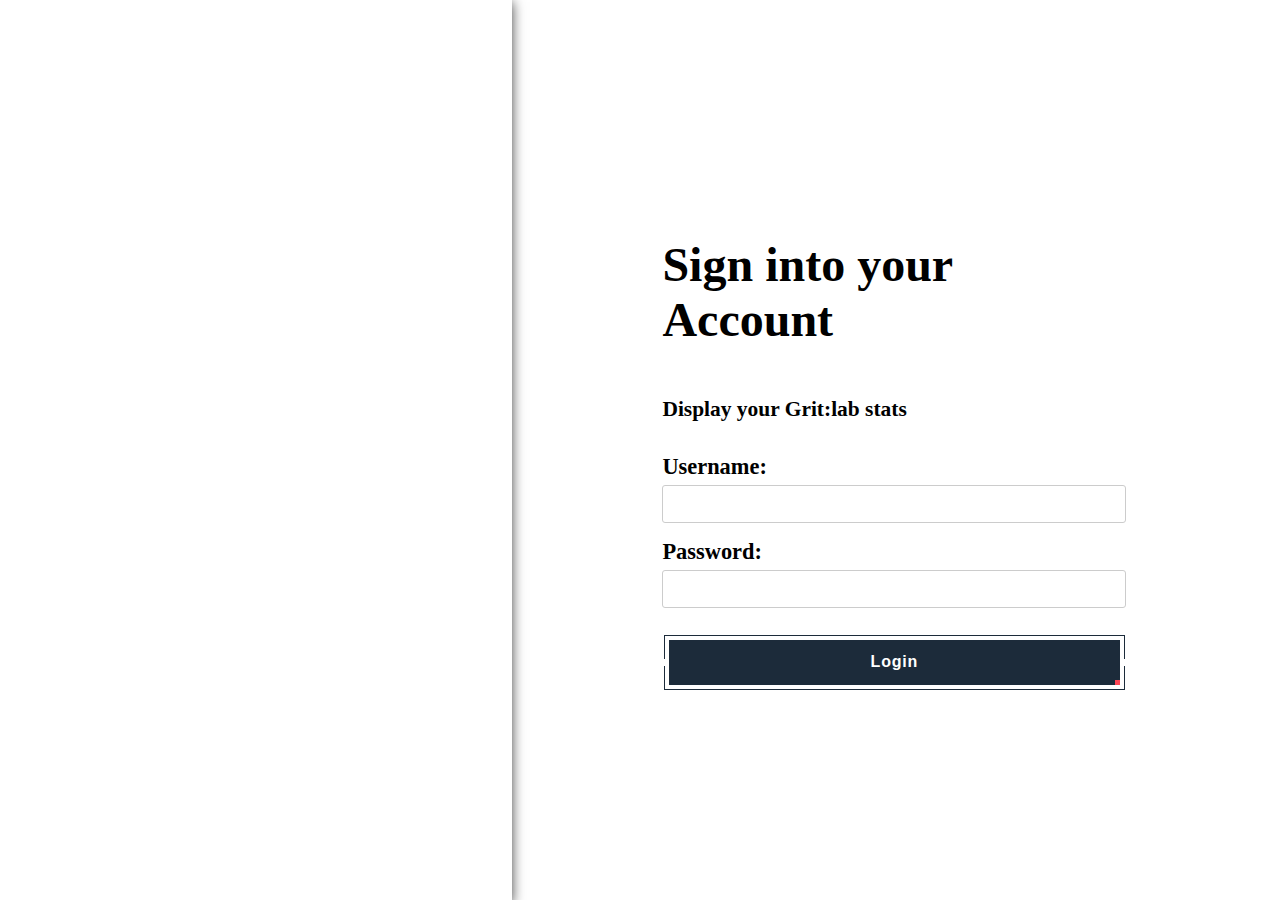
==== commit 3b5ce3e1: "egen repo" ====
--- a/index.html
+++ b/index.html
@@ -1,56 +1,76 @@
 <!DOCTYPE html>
 <html lang="en">
-  <head>
-    <meta charset="UTF-8" />
-    <meta http-equiv="X-UA-Compatible" content="IE=edge" />
-    <meta name="viewport" content="width=device-width, initial-scale=1.0" />
-    <title>GraphQL</title>
-    <link rel="stylesheet" href="style/LoginCss.css"/>
-    <link rel="stylesheet" href="style/BasicCss.css"/>
+<head>
+    <meta charset="UTF-8">
+    <title>Log In</title>
+    <link rel=stylesheet href="./styles/index.css">
+    <link rel=stylesheet href="./styles/LoginCss.css">
+    <link rel=stylesheet href="./styles/LoginCss.css">
+</head>
+<body>
+  <div class="loginWrapper">
+    <div class="left">
 
-    <link
-      rel="stylesheet"
-      href="https://fonts.googleapis.com/css?family=Roboto:400,400i,700,700i&display=swap"
-    />
-  </head> 
-  <body>
-    <div class="loginWrapper">
-      <div class="left">
-        <!-- <h1 class="textLeftLogin">GraphQL</h1>
-        <h3 class="undertextLeftLogin">Display your Grit:lab Stats</h3> -->
-      </div>
-      <div class="right">
-        <div class="logInContainer">
-          <div class="LoginDesktopTitle">
-            <h2>Sign into your Account</h2>
-            <h6>Display your Grit:lab stats</h6>
+    </div>
+    <div class="right">
+      <div class="logInContainer">
+        <div class="LoginDesktopTitle">
+          <h2>Sign into your Account</h2>
+          <h6>Display your Grit:lab stats</h6>
+        </div>
+        
+        <form id="login-form">
+          <div class="form-group">
+            <label for="username">Username:</label>
+            <input type="text" id="username" name="username" class="input" required />
           </div>
-          
-          <form>
-            <div class="form-group">
-              <label for="username">Username:</label>
-              <input type="text" id="username" name="username" class="input" required />
+          <div class="form-group">
+            <label for="password">Password:</label>
+            <input type="password" id="password" name="password" class="input" required />
+          </div>
+          <div class="form-group form-button">
+            <div class="button-borders">
+              <button class="primary-button" type="submit"> Login </button>
+              
             </div>
-            <div class="form-group">
-              <label for="password">Password:</label>
-              <input type="password" id="password" name="password" class="input" required />
-            </div>
-            <div class="form-group form-button">
-              <div class="button-borders">
-                <button class="primary-button" type="submit"> Login </button>
-              </div>
-            </div>
-          </form>
-        </div>
+            
+          </div>
+          <br>
+          <div id="error-message"></div>
+        </form>
       </div>
     </div>
-    <div class="phoneTitle">
-      <div class="phonTitleContent">
-        <!-- <img src="https://images.unsplash.com/photo-1603539947678-cd3954ed515d?ixlib=rb-4.0.3&ixid=M3wxMjA3fDB8MHxwaG90by1wYWdlfHx8fGVufDB8fHx8fA%3D%3D&auto=format&fit=crop&w=1170&q=80" alt="" class="phoneTitleImage"> -->
-        <h2>Sign into your Account</h2>
-        <h6>Display your Grit:lab stats</h6>
-      </div>
+    
+  </div>
+  <div class="phoneTitle">
+    <div class="phonTitleContent">
+      <h2>Sign into your Account</h2>
+      <h6>Display your Grit:lab stats</h6>
     </div>
-    <div class="test"></div>
-  </body>
+  </div>
+
+
+
+
+    <!-- <div class="container">
+
+        <div class="login-container">
+            <h2>Login</h2>
+            <form id="login-form">
+              <label for="username">Username:</label>
+              <input type="text" id="username" name="username" required>
+
+              <label for="password">Password:</label>
+              <input type="password" id="password" name="password" required>
+
+              <button type="submit">Login</button>
+            </form>
+            <div id="error-message"></div>
+          </div>
+
+
+    </div> -->
+    <script src="./scripts/index.js" defer></script>
+
+</body>
 </html>
--- a/styles/index.css
+++ b/styles/index.css
@@ -0,0 +1,44 @@
+html{
+  height: 0px;
+}
+  /* h2 {
+    margin-bottom: 20px;
+  }
+
+  form {
+    display: flex;
+    flex-direction: column;
+    align-items: center;
+    justify-content: center;
+    margin-bottom: 20px;
+  }
+
+  label {
+    margin-bottom: 10px;
+  }
+
+  input {
+    margin-bottom: 20px;
+    padding: 10px;
+    border-radius: 5px;
+    border: 1px solid #ccc;
+  }
+
+  button {
+    padding: 10px;
+    border-radius: 5px;
+    border: none;
+    background-color: #4CAF50;
+    color: white;
+    font-size: 16px;
+    cursor: pointer;
+  }
+
+  button:hover {
+    background-color: #707070;
+  } */
+
+  #error-message {
+    color: red;
+    font-weight: bold;
+  }
--- a/styles/LoginCss.css
+++ b/styles/LoginCss.css
@@ -0,0 +1,254 @@
+
+:root {
+  --first-color: #f0f0f0;
+  --secondary-color: #114b5f;
+  --third-color: #1c2b3a;
+  --fouth-color: #f45b69;
+  --fith-color: #6b2737;
+  --bg-color: #121212;
+}
+.loginWrapper {
+  position: absolute;
+  display: flex;
+  flex-direction: row;
+  width: 100%;
+  height: 100vh;
+  flex-wrap: wrap;
+  top: 0;
+  left: 0;
+}
+.left {
+  flex-grow: 1;
+  min-width: 40%;
+
+  background-image: url(https://images.unsplash.com/photo-1529338296731-c4280a44fc48?ixlib=rb-4.0.3&ixid=M3wxMjA3fDB8MHxwaG90by1wYWdlfHx8fGVufDB8fHx8fA%3D%3D&auto=format&fit=crop&w=1287&q=80);
+  
+  background-size: cover;
+  background-position: center;
+  display: flex;
+  justify-content: center;
+  align-items: center;
+  flex-direction: column;
+  gap: 2rem;
+  box-shadow: -1px 3px 12px 1px rgba(0, 0, 0, 0.75);
+  -webkit-box-shadow: -1px 3px 12px 1px rgba(0, 0, 0, 0.75);
+  -moz-box-shadow: -1px 3px 12px 1px rgba(0, 0, 0, 0.75);
+}
+.left h1 {
+  font-size: 3rem;
+
+}
+.left h3 {
+  color: white;
+}
+.right {
+  flex-grow: 2;
+  display: flex;
+  justify-content: center;
+  align-items: center;
+  margin-right: 1rem;
+}
+.logInContainer {
+  width: 50%;
+  min-width: 60%;
+
+  margin: 2rem 0rem 2rem 0rem;
+  border-radius: 5px;
+  /* box-shadow: 0 0 10px rgba(0, 0, 0, 0.1); */
+  position: relative;
+  /* font-size: 1.5rem; */
+}
+.LoginDesktopTitle{
+  font-size: 2rem;
+  margin-bottom: 2rem;
+}
+.LoginDesktopTitle h2{
+  margin-bottom: 1rem;
+  
+}
+.LoginDesktopTitle h6{
+  margin-bottom: 1rem;
+ 
+}
+.input{
+  font-size: 1.4rem;
+}
+.form-group {
+  margin-bottom: 1rem;
+}
+.logInContainer h1 {
+  margin-bottom: 1rem;
+  font-size: 2rem;
+}
+.form-group label {
+  display: block;
+  font-weight: bold;
+  margin-bottom: 5px;
+}
+
+.form-group input {
+  width: 100%;
+  padding: 5px;
+  border: 1px solid #ccc;
+  border-radius: 3px;
+}
+.form-group label {
+  font-size: 1.4rem;
+}
+.phoneTitle {
+  display: none;
+  position: absolute;
+  width: 100%;
+  height: 30%;
+  font-size: calc(1rem + 2vw);
+  background-color: #1c2b3a;
+  background-image: url("data:image/svg+xml,%3Csvg xmlns='http://www.w3.org/2000/svg' width='2000' height='1666.7' viewBox='0 0 1080 900'%3E%3Cg fill-opacity='.1'%3E%3Cpolygon fill='%23444' points='90 150 0 300 180 300'/%3E%3Cpolygon points='90 150 180 0 0 0'/%3E%3Cpolygon fill='%23AAA' points='270 150 360 0 180 0'/%3E%3Cpolygon fill='%23DDD' points='450 150 360 300 540 300'/%3E%3Cpolygon fill='%23999' points='450 150 540 0 360 0'/%3E%3Cpolygon points='630 150 540 300 720 300'/%3E%3Cpolygon fill='%23DDD' points='630 150 720 0 540 0'/%3E%3Cpolygon fill='%23444' points='810 150 720 300 900 300'/%3E%3Cpolygon fill='%23FFF' points='810 150 900 0 720 0'/%3E%3Cpolygon fill='%23DDD' points='990 150 900 300 1080 300'/%3E%3Cpolygon fill='%23444' points='990 150 1080 0 900 0'/%3E%3Cpolygon fill='%23DDD' points='90 450 0 600 180 600'/%3E%3Cpolygon points='90 450 180 300 0 300'/%3E%3Cpolygon fill='%23666' points='270 450 180 600 360 600'/%3E%3Cpolygon fill='%23AAA' points='270 450 360 300 180 300'/%3E%3Cpolygon fill='%23DDD' points='450 450 360 600 540 600'/%3E%3Cpolygon fill='%23999' points='450 450 540 300 360 300'/%3E%3Cpolygon fill='%23999' points='630 450 540 600 720 600'/%3E%3Cpolygon fill='%23FFF' points='630 450 720 300 540 300'/%3E%3Cpolygon points='810 450 720 600 900 600'/%3E%3Cpolygon fill='%23DDD' points='810 450 900 300 720 300'/%3E%3Cpolygon fill='%23AAA' points='990 450 900 600 1080 600'/%3E%3Cpolygon fill='%23444' points='990 450 1080 300 900 300'/%3E%3Cpolygon fill='%23222' points='90 750 0 900 180 900'/%3E%3Cpolygon points='270 750 180 900 360 900'/%3E%3Cpolygon fill='%23DDD' points='270 750 360 600 180 600'/%3E%3Cpolygon points='450 750 540 600 360 600'/%3E%3Cpolygon points='630 750 540 900 720 900'/%3E%3Cpolygon fill='%23444' points='630 750 720 600 540 600'/%3E%3Cpolygon fill='%23AAA' points='810 750 720 900 900 900'/%3E%3Cpolygon fill='%23666' points='810 750 900 600 720 600'/%3E%3Cpolygon fill='%23999' points='990 750 900 900 1080 900'/%3E%3Cpolygon fill='%23999' points='180 0 90 150 270 150'/%3E%3Cpolygon fill='%23444' points='360 0 270 150 450 150'/%3E%3Cpolygon fill='%23FFF' points='540 0 450 150 630 150'/%3E%3Cpolygon points='900 0 810 150 990 150'/%3E%3Cpolygon fill='%23222' points='0 300 -90 450 90 450'/%3E%3Cpolygon fill='%23FFF' points='0 300 90 150 -90 150'/%3E%3Cpolygon fill='%23FFF' points='180 300 90 450 270 450'/%3E%3Cpolygon fill='%23666' points='180 300 270 150 90 150'/%3E%3Cpolygon fill='%23222' points='360 300 270 450 450 450'/%3E%3Cpolygon fill='%23FFF' points='360 300 450 150 270 150'/%3E%3Cpolygon fill='%23444' points='540 300 450 450 630 450'/%3E%3Cpolygon fill='%23222' points='540 300 630 150 450 150'/%3E%3Cpolygon fill='%23AAA' points='720 300 630 450 810 450'/%3E%3Cpolygon fill='%23666' points='720 300 810 150 630 150'/%3E%3Cpolygon fill='%23FFF' points='900 300 810 450 990 450'/%3E%3Cpolygon fill='%23999' points='900 300 990 150 810 150'/%3E%3Cpolygon points='0 600 -90 750 90 750'/%3E%3Cpolygon fill='%23666' points='0 600 90 450 -90 450'/%3E%3Cpolygon fill='%23AAA' points='180 600 90 750 270 750'/%3E%3Cpolygon fill='%23444' points='180 600 270 450 90 450'/%3E%3Cpolygon fill='%23444' points='360 600 270 750 450 750'/%3E%3Cpolygon fill='%23999' points='360 600 450 450 270 450'/%3E%3Cpolygon fill='%23666' points='540 600 630 450 450 450'/%3E%3Cpolygon fill='%23222' points='720 600 630 750 810 750'/%3E%3Cpolygon fill='%23FFF' points='900 600 810 750 990 750'/%3E%3Cpolygon fill='%23222' points='900 600 990 450 810 450'/%3E%3Cpolygon fill='%23DDD' points='0 900 90 750 -90 750'/%3E%3Cpolygon fill='%23444' points='180 900 270 750 90 750'/%3E%3Cpolygon fill='%23FFF' points='360 900 450 750 270 750'/%3E%3Cpolygon fill='%23AAA' points='540 900 630 750 450 750'/%3E%3Cpolygon fill='%23FFF' points='720 900 810 750 630 750'/%3E%3Cpolygon fill='%23222' points='900 900 990 750 810 750'/%3E%3Cpolygon fill='%23222' points='1080 300 990 450 1170 450'/%3E%3Cpolygon fill='%23FFF' points='1080 300 1170 150 990 150'/%3E%3Cpolygon points='1080 600 990 750 1170 750'/%3E%3Cpolygon fill='%23666' points='1080 600 1170 450 990 450'/%3E%3Cpolygon fill='%23DDD' points='1080 900 1170 750 990 750'/%3E%3C/g%3E%3C/svg%3E");
+}
+.phonTitleContent {
+  position: relative;
+  display: flex;
+  justify-content: center;
+  /* align-items: center; */
+  flex-direction: column;
+  height: 100%;
+  gap: 1rem;
+  color: white;
+  margin: 0rem 8rem 0rem 1rem;
+}
+.phoneTitleImage {
+  width: 100%;
+  height: 100%;
+  position: absolute;
+  top: 0;
+  left: 0;
+}
+@media only screen and (max-width: 1100px) {
+  .left {
+    display: none;
+  }
+  .logInContainer {
+    margin: 1rem;
+    width: 100%;
+    position: relative;
+    /* left: -4rem; */
+    top: 2rem;
+  }
+  .phoneTitle {
+    display: block;
+  }
+  .LoginDesktopTitle{
+    display: none;
+  }
+  .input{
+    font-size: 2rem;
+  }
+  label{
+    font-size: 2rem;
+  }
+}
+
+@media only screen and (max-width: 670px) {
+  .logInContainer {
+    margin: 1rem;
+    width: 100%;
+    position: relative;
+    left: 0rem;
+    top: 0rem;
+  }
+
+}
+.primary-button {
+  color: white;
+  cursor: pointer;
+  font-size: 1rem;
+  font-weight: bold;
+  letter-spacing: 0.05rem;
+  border: 1px solid var(--third-color);
+  padding: 0.8rem 2.1rem;
+  background-image: url("data:image/svg+xml,%3Csvg xmlns='http://www.w3.org/2000/svg' viewBox='0 0 531.28 200'%3E%3Cdefs%3E%3Cstyle%3E .shape %7B fill: %23FF4655 /* fill: %230E1822; */ %7D %3C/style%3E%3C/defs%3E%3Cg id='Layer_2' data-name='Layer 2'%3E%3Cg id='Layer_1-2' data-name='Layer 1'%3E%3Cpolygon class='shape' points='415.81 200 0 200 115.47 0 531.28 0 415.81 200' /%3E%3C/g%3E%3C/g%3E%3C/svg%3E%0A");
+  background-color: var(--third-color);
+  background-size: 200%;
+  background-position: 200%;
+  background-repeat: no-repeat;
+  transition: 0.3s ease-in-out;
+  transition-property: background-position, border, color;
+  position: relative;
+  z-index: 1;
+  width: 100%; /* Added width property */
+  
+}
+ 
+ .primary-button:hover {
+  border: 1px solid #FF4655;
+  color: white;
+  background-position: 40%;
+ }
+ 
+ .primary-button:before {
+  content: "";
+  position: absolute;
+  background-color: var(--third-color);
+  width: 0.2rem;
+  height: 0.2rem;
+  top: -1px;
+  left: -1px;
+  transition: background-color 0.15s ease-in-out;
+ }
+ 
+ .primary-button:hover:before {
+  background-color: white;
+ }
+ 
+ .primary-button:hover:after {
+  background-color: white;
+ }
+ 
+ .primary-button:after {
+  content: "";
+  position: absolute;
+  background-color: #FF4655;
+  width: 0.3rem;
+  height: 0.3rem;
+  bottom: -1px;
+  right: -1px;
+  transition: background-color 0.15s ease-in-out;
+ }
+ 
+.button-borders {
+  position: relative;
+  width: fit-content;
+  height: fit-content;
+  width: 100%; /* Added width property */
+  top: 1rem;
+}
+ 
+ .button-borders:before {
+  content: "";
+  position: absolute;
+  width: calc(100% + 0.5em);
+  height: 50%;
+  left: -0.3em;
+  top: -0.3em;
+  border: 1px solid var(--third-color);
+  border-bottom: 0px;
+     /* opacity: 0.3; */
+ }
+ 
+ .button-borders:after {
+  content: "";
+  position: absolute;
+  width: calc(100% + 0.5em);
+  height: 50%;
+  left: -0.3em;
+  bottom: -0.3em;
+  border: 1px solid var(--third-color);
+  border-top: 0px;
+  z-index: 0;
+ }
+ .shape {
+  fill: var(--third-color);
+ }
+ .form-button{
+  position: relative;
+  left: 0.4rem;
+  }--- a/styles/LoginCss.css
+++ b/styles/LoginCss.css
@@ -0,0 +1,254 @@
+
+:root {
+  --first-color: #f0f0f0;
+  --secondary-color: #114b5f;
+  --third-color: #1c2b3a;
+  --fouth-color: #f45b69;
+  --fith-color: #6b2737;
+  --bg-color: #121212;
+}
+.loginWrapper {
+  position: absolute;
+  display: flex;
+  flex-direction: row;
+  width: 100%;
+  height: 100vh;
+  flex-wrap: wrap;
+  top: 0;
+  left: 0;
+}
+.left {
+  flex-grow: 1;
+  min-width: 40%;
+
+  background-image: url(https://images.unsplash.com/photo-1529338296731-c4280a44fc48?ixlib=rb-4.0.3&ixid=M3wxMjA3fDB8MHxwaG90by1wYWdlfHx8fGVufDB8fHx8fA%3D%3D&auto=format&fit=crop&w=1287&q=80);
+  
+  background-size: cover;
+  background-position: center;
+  display: flex;
+  justify-content: center;
+  align-items: center;
+  flex-direction: column;
+  gap: 2rem;
+  box-shadow: -1px 3px 12px 1px rgba(0, 0, 0, 0.75);
+  -webkit-box-shadow: -1px 3px 12px 1px rgba(0, 0, 0, 0.75);
+  -moz-box-shadow: -1px 3px 12px 1px rgba(0, 0, 0, 0.75);
+}
+.left h1 {
+  font-size: 3rem;
+
+}
+.left h3 {
+  color: white;
+}
+.right {
+  flex-grow: 2;
+  display: flex;
+  justify-content: center;
+  align-items: center;
+  margin-right: 1rem;
+}
+.logInContainer {
+  width: 50%;
+  min-width: 60%;
+
+  margin: 2rem 0rem 2rem 0rem;
+  border-radius: 5px;
+  /* box-shadow: 0 0 10px rgba(0, 0, 0, 0.1); */
+  position: relative;
+  /* font-size: 1.5rem; */
+}
+.LoginDesktopTitle{
+  font-size: 2rem;
+  margin-bottom: 2rem;
+}
+.LoginDesktopTitle h2{
+  margin-bottom: 1rem;
+  
+}
+.LoginDesktopTitle h6{
+  margin-bottom: 1rem;
+ 
+}
+.input{
+  font-size: 1.4rem;
+}
+.form-group {
+  margin-bottom: 1rem;
+}
+.logInContainer h1 {
+  margin-bottom: 1rem;
+  font-size: 2rem;
+}
+.form-group label {
+  display: block;
+  font-weight: bold;
+  margin-bottom: 5px;
+}
+
+.form-group input {
+  width: 100%;
+  padding: 5px;
+  border: 1px solid #ccc;
+  border-radius: 3px;
+}
+.form-group label {
+  font-size: 1.4rem;
+}
+.phoneTitle {
+  display: none;
+  position: absolute;
+  width: 100%;
+  height: 30%;
+  font-size: calc(1rem + 2vw);
+  background-color: #1c2b3a;
+  background-image: url("data:image/svg+xml,%3Csvg xmlns='http://www.w3.org/2000/svg' width='2000' height='1666.7' viewBox='0 0 1080 900'%3E%3Cg fill-opacity='.1'%3E%3Cpolygon fill='%23444' points='90 150 0 300 180 300'/%3E%3Cpolygon points='90 150 180 0 0 0'/%3E%3Cpolygon fill='%23AAA' points='270 150 360 0 180 0'/%3E%3Cpolygon fill='%23DDD' points='450 150 360 300 540 300'/%3E%3Cpolygon fill='%23999' points='450 150 540 0 360 0'/%3E%3Cpolygon points='630 150 540 300 720 300'/%3E%3Cpolygon fill='%23DDD' points='630 150 720 0 540 0'/%3E%3Cpolygon fill='%23444' points='810 150 720 300 900 300'/%3E%3Cpolygon fill='%23FFF' points='810 150 900 0 720 0'/%3E%3Cpolygon fill='%23DDD' points='990 150 900 300 1080 300'/%3E%3Cpolygon fill='%23444' points='990 150 1080 0 900 0'/%3E%3Cpolygon fill='%23DDD' points='90 450 0 600 180 600'/%3E%3Cpolygon points='90 450 180 300 0 300'/%3E%3Cpolygon fill='%23666' points='270 450 180 600 360 600'/%3E%3Cpolygon fill='%23AAA' points='270 450 360 300 180 300'/%3E%3Cpolygon fill='%23DDD' points='450 450 360 600 540 600'/%3E%3Cpolygon fill='%23999' points='450 450 540 300 360 300'/%3E%3Cpolygon fill='%23999' points='630 450 540 600 720 600'/%3E%3Cpolygon fill='%23FFF' points='630 450 720 300 540 300'/%3E%3Cpolygon points='810 450 720 600 900 600'/%3E%3Cpolygon fill='%23DDD' points='810 450 900 300 720 300'/%3E%3Cpolygon fill='%23AAA' points='990 450 900 600 1080 600'/%3E%3Cpolygon fill='%23444' points='990 450 1080 300 900 300'/%3E%3Cpolygon fill='%23222' points='90 750 0 900 180 900'/%3E%3Cpolygon points='270 750 180 900 360 900'/%3E%3Cpolygon fill='%23DDD' points='270 750 360 600 180 600'/%3E%3Cpolygon points='450 750 540 600 360 600'/%3E%3Cpolygon points='630 750 540 900 720 900'/%3E%3Cpolygon fill='%23444' points='630 750 720 600 540 600'/%3E%3Cpolygon fill='%23AAA' points='810 750 720 900 900 900'/%3E%3Cpolygon fill='%23666' points='810 750 900 600 720 600'/%3E%3Cpolygon fill='%23999' points='990 750 900 900 1080 900'/%3E%3Cpolygon fill='%23999' points='180 0 90 150 270 150'/%3E%3Cpolygon fill='%23444' points='360 0 270 150 450 150'/%3E%3Cpolygon fill='%23FFF' points='540 0 450 150 630 150'/%3E%3Cpolygon points='900 0 810 150 990 150'/%3E%3Cpolygon fill='%23222' points='0 300 -90 450 90 450'/%3E%3Cpolygon fill='%23FFF' points='0 300 90 150 -90 150'/%3E%3Cpolygon fill='%23FFF' points='180 300 90 450 270 450'/%3E%3Cpolygon fill='%23666' points='180 300 270 150 90 150'/%3E%3Cpolygon fill='%23222' points='360 300 270 450 450 450'/%3E%3Cpolygon fill='%23FFF' points='360 300 450 150 270 150'/%3E%3Cpolygon fill='%23444' points='540 300 450 450 630 450'/%3E%3Cpolygon fill='%23222' points='540 300 630 150 450 150'/%3E%3Cpolygon fill='%23AAA' points='720 300 630 450 810 450'/%3E%3Cpolygon fill='%23666' points='720 300 810 150 630 150'/%3E%3Cpolygon fill='%23FFF' points='900 300 810 450 990 450'/%3E%3Cpolygon fill='%23999' points='900 300 990 150 810 150'/%3E%3Cpolygon points='0 600 -90 750 90 750'/%3E%3Cpolygon fill='%23666' points='0 600 90 450 -90 450'/%3E%3Cpolygon fill='%23AAA' points='180 600 90 750 270 750'/%3E%3Cpolygon fill='%23444' points='180 600 270 450 90 450'/%3E%3Cpolygon fill='%23444' points='360 600 270 750 450 750'/%3E%3Cpolygon fill='%23999' points='360 600 450 450 270 450'/%3E%3Cpolygon fill='%23666' points='540 600 630 450 450 450'/%3E%3Cpolygon fill='%23222' points='720 600 630 750 810 750'/%3E%3Cpolygon fill='%23FFF' points='900 600 810 750 990 750'/%3E%3Cpolygon fill='%23222' points='900 600 990 450 810 450'/%3E%3Cpolygon fill='%23DDD' points='0 900 90 750 -90 750'/%3E%3Cpolygon fill='%23444' points='180 900 270 750 90 750'/%3E%3Cpolygon fill='%23FFF' points='360 900 450 750 270 750'/%3E%3Cpolygon fill='%23AAA' points='540 900 630 750 450 750'/%3E%3Cpolygon fill='%23FFF' points='720 900 810 750 630 750'/%3E%3Cpolygon fill='%23222' points='900 900 990 750 810 750'/%3E%3Cpolygon fill='%23222' points='1080 300 990 450 1170 450'/%3E%3Cpolygon fill='%23FFF' points='1080 300 1170 150 990 150'/%3E%3Cpolygon points='1080 600 990 750 1170 750'/%3E%3Cpolygon fill='%23666' points='1080 600 1170 450 990 450'/%3E%3Cpolygon fill='%23DDD' points='1080 900 1170 750 990 750'/%3E%3C/g%3E%3C/svg%3E");
+}
+.phonTitleContent {
+  position: relative;
+  display: flex;
+  justify-content: center;
+  /* align-items: center; */
+  flex-direction: column;
+  height: 100%;
+  gap: 1rem;
+  color: white;
+  margin: 0rem 8rem 0rem 1rem;
+}
+.phoneTitleImage {
+  width: 100%;
+  height: 100%;
+  position: absolute;
+  top: 0;
+  left: 0;
+}
+@media only screen and (max-width: 1100px) {
+  .left {
+    display: none;
+  }
+  .logInContainer {
+    margin: 1rem;
+    width: 100%;
+    position: relative;
+    /* left: -4rem; */
+    top: 2rem;
+  }
+  .phoneTitle {
+    display: block;
+  }
+  .LoginDesktopTitle{
+    display: none;
+  }
+  .input{
+    font-size: 2rem;
+  }
+  label{
+    font-size: 2rem;
+  }
+}
+
+@media only screen and (max-width: 670px) {
+  .logInContainer {
+    margin: 1rem;
+    width: 100%;
+    position: relative;
+    left: 0rem;
+    top: 0rem;
+  }
+
+}
+.primary-button {
+  color: white;
+  cursor: pointer;
+  font-size: 1rem;
+  font-weight: bold;
+  letter-spacing: 0.05rem;
+  border: 1px solid var(--third-color);
+  padding: 0.8rem 2.1rem;
+  background-image: url("data:image/svg+xml,%3Csvg xmlns='http://www.w3.org/2000/svg' viewBox='0 0 531.28 200'%3E%3Cdefs%3E%3Cstyle%3E .shape %7B fill: %23FF4655 /* fill: %230E1822; */ %7D %3C/style%3E%3C/defs%3E%3Cg id='Layer_2' data-name='Layer 2'%3E%3Cg id='Layer_1-2' data-name='Layer 1'%3E%3Cpolygon class='shape' points='415.81 200 0 200 115.47 0 531.28 0 415.81 200' /%3E%3C/g%3E%3C/g%3E%3C/svg%3E%0A");
+  background-color: var(--third-color);
+  background-size: 200%;
+  background-position: 200%;
+  background-repeat: no-repeat;
+  transition: 0.3s ease-in-out;
+  transition-property: background-position, border, color;
+  position: relative;
+  z-index: 1;
+  width: 100%; /* Added width property */
+  
+}
+ 
+ .primary-button:hover {
+  border: 1px solid #FF4655;
+  color: white;
+  background-position: 40%;
+ }
+ 
+ .primary-button:before {
+  content: "";
+  position: absolute;
+  background-color: var(--third-color);
+  width: 0.2rem;
+  height: 0.2rem;
+  top: -1px;
+  left: -1px;
+  transition: background-color 0.15s ease-in-out;
+ }
+ 
+ .primary-button:hover:before {
+  background-color: white;
+ }
+ 
+ .primary-button:hover:after {
+  background-color: white;
+ }
+ 
+ .primary-button:after {
+  content: "";
+  position: absolute;
+  background-color: #FF4655;
+  width: 0.3rem;
+  height: 0.3rem;
+  bottom: -1px;
+  right: -1px;
+  transition: background-color 0.15s ease-in-out;
+ }
+ 
+.button-borders {
+  position: relative;
+  width: fit-content;
+  height: fit-content;
+  width: 100%; /* Added width property */
+  top: 1rem;
+}
+ 
+ .button-borders:before {
+  content: "";
+  position: absolute;
+  width: calc(100% + 0.5em);
+  height: 50%;
+  left: -0.3em;
+  top: -0.3em;
+  border: 1px solid var(--third-color);
+  border-bottom: 0px;
+     /* opacity: 0.3; */
+ }
+ 
+ .button-borders:after {
+  content: "";
+  position: absolute;
+  width: calc(100% + 0.5em);
+  height: 50%;
+  left: -0.3em;
+  bottom: -0.3em;
+  border: 1px solid var(--third-color);
+  border-top: 0px;
+  z-index: 0;
+ }
+ .shape {
+  fill: var(--third-color);
+ }
+ .form-button{
+  position: relative;
+  left: 0.4rem;
+  }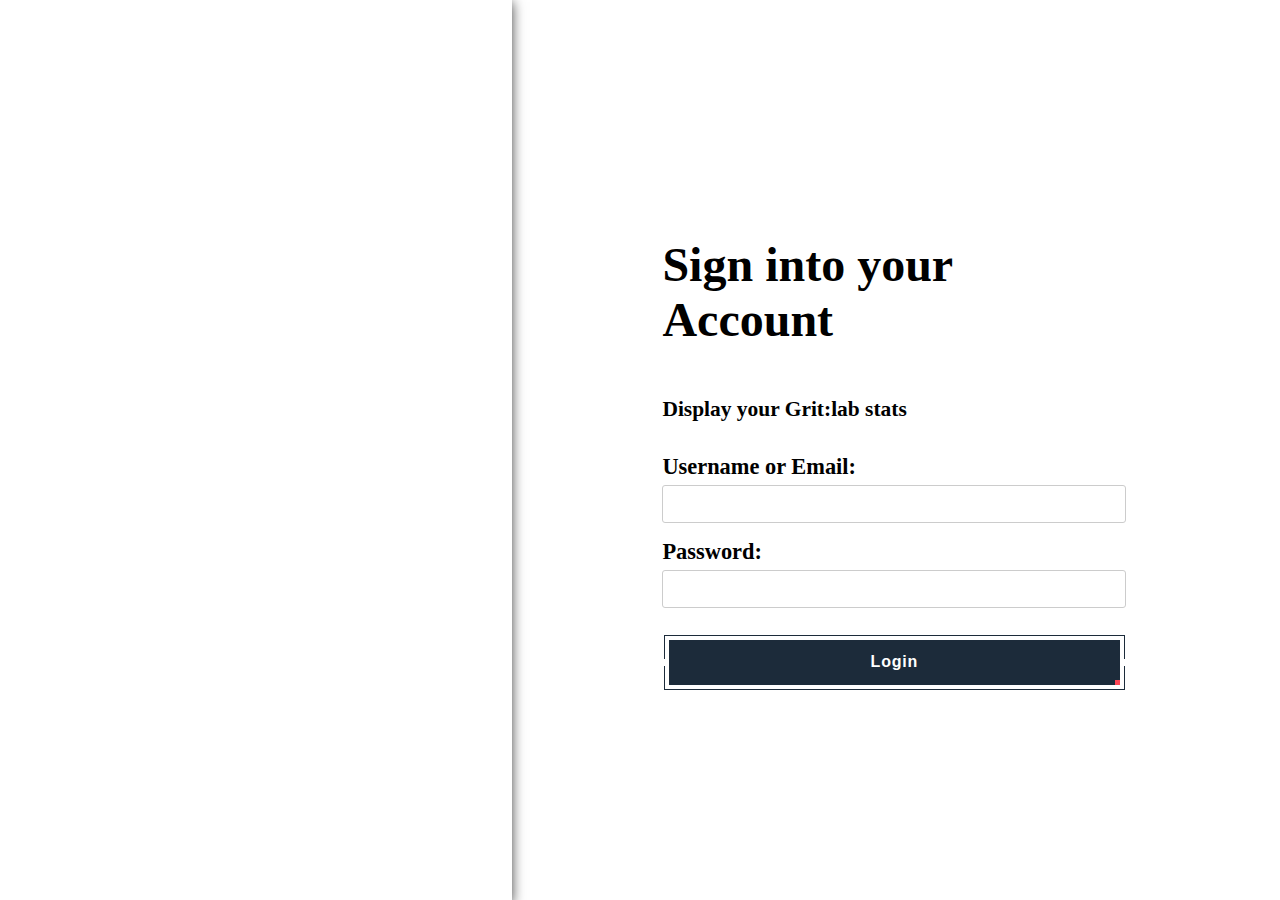
==== commit 9f0d349b: "new" ====
--- a/index.html
+++ b/index.html
@@ -21,7 +21,7 @@
         
         <form id="login-form">
           <div class="form-group">
-            <label for="username">Username:</label>
+            <label for="username">Username or Email:</label>
             <input type="text" id="username" name="username" class="input" required />
           </div>
           <div class="form-group">
